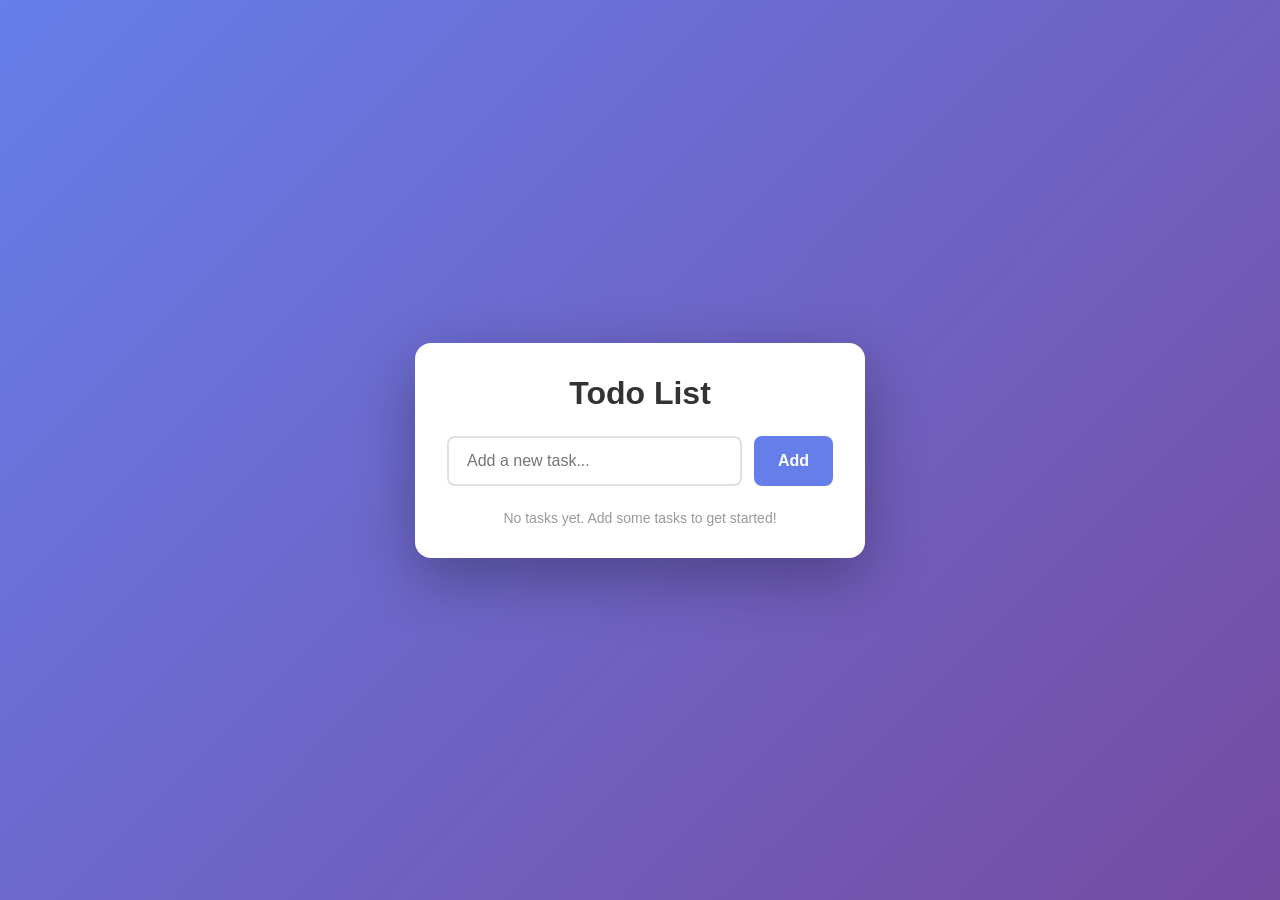
==== index.html @ 485c23f6 "Create todo list app with add, complete, delete and confetti" ====
<!DOCTYPE html>
<html lang="en">
<head>
  <meta charset="UTF-8">
  <meta name="viewport" content="width=device-width, initial-scale=1.0">
  <title>Todo List</title>
  <link rel="stylesheet" href="style.css">
</head>
<body>
  <div class="container">
    <h1>Todo List</h1>
    <div class="input-group">
      <input type="text" id="todoInput" placeholder="Add a new task...">
      <button id="addBtn">Add</button>
    </div>
    <ul id="todoList"></ul>
    <p id="emptyMessage">No tasks yet. Add some tasks to get started!</p>
  </div>
  <canvas id="confetti"></canvas>
  <script src="script.js"></script>
</body>
</html>
---- style.css ----
* {
  margin: 0;
  padding: 0;
  box-sizing: border-box;
}

body {
  font-family: 'Segoe UI', Tahoma, Geneva, Verdana, sans-serif;
  background: linear-gradient(135deg, #667eea 0%, #764ba2 100%);
  min-height: 100vh;
  display: flex;
  justify-content: center;
  align-items: center;
  padding: 20px;
}

.container {
  background: white;
  border-radius: 16px;
  padding: 32px;
  width: 100%;
  max-width: 450px;
  box-shadow: 0 20px 60px rgba(0, 0, 0, 0.3);
}

h1 {
  text-align: center;
  color: #333;
  margin-bottom: 24px;
  font-size: 2rem;
}

.input-group {
  display: flex;
  gap: 12px;
  margin-bottom: 24px;
}

#todoInput {
  flex: 1;
  padding: 14px 18px;
  border: 2px solid #e0e0e0;
  border-radius: 8px;
  font-size: 16px;
  transition: border-color 0.3s;
  outline: none;
}

#todoInput:focus {
  border-color: #667eea;
}

#addBtn {
  padding: 14px 24px;
  background: #667eea;
  color: white;
  border: none;
  border-radius: 8px;
  font-size: 16px;
  font-weight: 600;
  cursor: pointer;
  transition: background 0.3s, transform 0.1s;
}

#addBtn:hover {
  background: #5568d3;
}

#addBtn:active {
  transform: scale(0.98);
}

#todoList {
  list-style: none;
}

.todo-item {
  display: flex;
  align-items: center;
  padding: 14px 16px;
  background: #f8f9fa;
  border-radius: 8px;
  margin-bottom: 10px;
  transition: all 0.3s;
  animation: slideIn 0.3s ease;
}

@keyframes slideIn {
  from {
    opacity: 0;
    transform: translateX(-20px);
  }
  to {
    opacity: 1;
    transform: translateX(0);
  }
}

.todo-item:hover {
  background: #f0f1f2;
}

.todo-text {
  flex: 1;
  font-size: 16px;
  color: #333;
  transition: all 0.3s;
}

.todo-item.completed .todo-text {
  text-decoration: line-through;
  color: #999;
}

.todo-item.completed {
  background: #e8f5e9;
}

.check-btn, .delete-btn {
  width: 32px;
  height: 32px;
  border: none;
  border-radius: 6px;
  cursor: pointer;
  display: flex;
  align-items: center;
  justify-content: center;
  font-size: 18px;
  transition: all 0.2s;
  margin-left: 8px;
}

.check-btn {
  background: #4caf50;
  color: white;
}

.check-btn:hover {
  background: #43a047;
  transform: scale(1.1);
}

.check-btn.completed {
  background: #2196f3;
}

.delete-btn {
  background: #f44336;
  color: white;
}

.delete-btn:hover {
  background: #e53935;
  transform: scale(1.1);
}

#emptyMessage {
  text-align: center;
  color: #999;
  font-size: 14px;
  margin-top: 20px;
}

#emptyMessage.hidden {
  display: none;
}

#confetti {
  position: fixed;
  top: 0;
  left: 0;
  width: 100%;
  height: 100%;
  pointer-events: none;
  z-index: 1000;
}
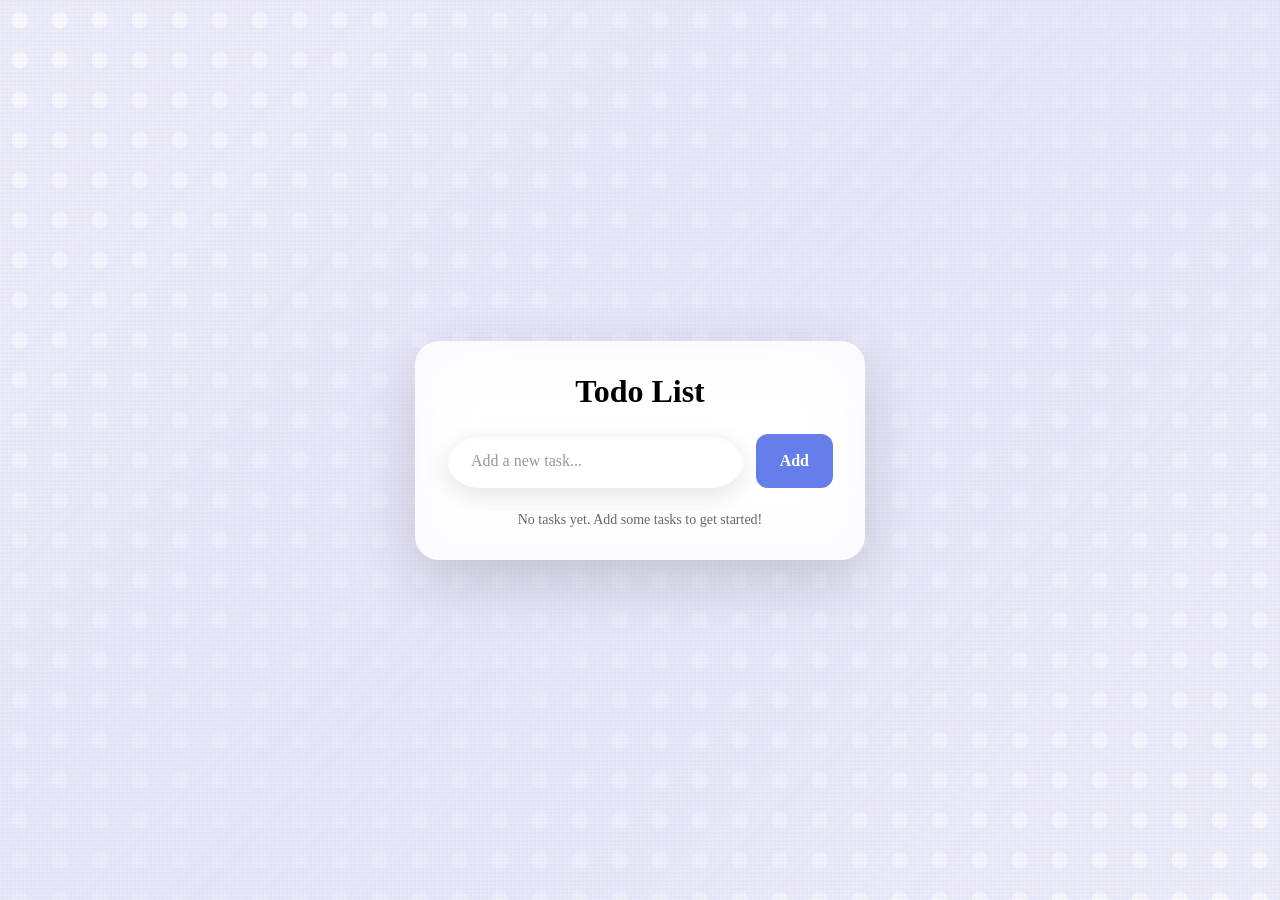
==== commit 96b81977: "Update styling: light lavender background with polka dots, cloud-shaped input, typing/twinkle sounds" ====
--- a/index.html
+++ b/index.html
@@ -5,8 +5,13 @@
   <meta name="viewport" content="width=device-width, initial-scale=1.0">
   <title>Todo List</title>
   <link rel="stylesheet" href="style.css">
+  <link href="https://fonts.googleapis.com/css2?family=Crimson+Pro:wght@400;600&display=swap" rel="stylesheet">
 </head>
 <body>
+  <div class="background">
+    <div class="polka-dots"></div>
+    <div class="paper-texture"></div>
+  </div>
   <div class="container">
     <h1>Todo List</h1>
     <div class="input-group">
--- a/style.css
+++ b/style.css
@@ -4,30 +4,94 @@
   box-sizing: border-box;
 }
 
+@import url('https://fonts.googleapis.com/css2?family=Noto+Serif+KR:wght@400;600&display=swap');
+
 body {
-  font-family: 'Segoe UI', Tahoma, Geneva, Verdana, sans-serif;
-  background: linear-gradient(135deg, #667eea 0%, #764ba2 100%);
+  font-family: 'Noto Serif KR', serif;
+  background: #e6e6fa;
   min-height: 100vh;
   display: flex;
   justify-content: center;
   align-items: center;
   padding: 20px;
+  overflow: hidden;
+  position: relative;
+}
+
+.background {
+  position: fixed;
+  top: 0;
+  left: 0;
+  width: 100%;
+  height: 100%;
+  z-index: -1;
+}
+
+.polka-dots {
+  position: absolute;
+  width: 100%;
+  height: 100%;
+  background-image: radial-gradient(circle, rgba(255, 255, 255, 0.7) 8px, transparent 8px);
+  background-size: 40px 40px;
+  animation: moveDots 20s linear infinite;
+}
+
+@keyframes moveDots {
+  0% {
+    background-position: 0 0;
+  }
+  100% {
+    background-position: 40px 40px;
+  }
+}
+
+.paper-texture {
+  position: absolute;
+  width: 100%;
+  height: 100%;
+  background: 
+    repeating-linear-gradient(
+      0deg,
+      transparent,
+      transparent 2px,
+      rgba(200, 200, 220, 0.1) 2px,
+      rgba(200, 200, 220, 0.1) 4px
+    ),
+    repeating-linear-gradient(
+      90deg,
+      transparent,
+      transparent 2px,
+      rgba(200, 200, 220, 0.08) 2px,
+      rgba(200, 200, 220, 0.08) 4px
+    ),
+    linear-gradient(
+      135deg,
+      rgba(255, 255, 255, 0.3) 0%,
+      rgba(230, 230, 250, 0.8) 50%,
+      rgba(255, 255, 255, 0.3) 100%
+    );
+  filter: url(#paper-noise);
 }
 
 .container {
   background: white;
-  border-radius: 16px;
+  border-radius: 24px;
   padding: 32px;
   width: 100%;
   max-width: 450px;
-  box-shadow: 0 20px 60px rgba(0, 0, 0, 0.3);
+  box-shadow: 
+    0 20px 60px rgba(0, 0, 0, 0.15),
+    inset 0 0 60px rgba(230, 230, 250, 0.3);
+  position: relative;
+  z-index: 1;
 }
 
 h1 {
   text-align: center;
-  color: #333;
+  color: #000;
   margin-bottom: 24px;
   font-size: 2rem;
+  font-weight: 600;
 }
 
 .input-group {
@@ -38,16 +102,44 @@
 
 #todoInput {
   flex: 1;
-  padding: 14px 18px;
-  border: 2px solid #e0e0e0;
-  border-radius: 8px;
-  font-size: 16px;
-  transition: border-color 0.3s;
+  padding: 18px 24px;
+  border: none;
+  border-radius: 50px 50px 50px 50px / 40px 40px 40px 40px;
+  font-size: 16px;
+  font-family: 'Noto Serif KR', serif;
+  color: #000;
+  background: white;
+  box-shadow: 
+    0 8px 24px rgba(0, 0, 0, 0.1),
+    inset 0 2px 4px rgba(0, 0, 0, 0.05);
+  transition: all 0.3s;
   outline: none;
+  position: relative;
+}
+
+#todoInput::before {
+  content: '';
+  position: absolute;
+  top: -10px;
+  left: 50%;
+  transform: translateX(-50%);
+  width: 40px;
+  height: 20px;
+  background: white;
+  border-radius: 50% 50% 0 0;
+  box-shadow: 
+    -15px 0 0 white,
+    15px 0 0 white;
+}
+
+#todoInput::placeholder {
+  color: #999;
 }
 
 #todoInput:focus {
-  border-color: #667eea;
+  box-shadow: 
+    0 8px 32px rgba(100, 100, 200, 0.2),
+    inset 0 2px 4px rgba(0, 0, 0, 0.05);
 }
 
 #addBtn {
@@ -55,15 +147,17 @@
   background: #667eea;
   color: white;
   border: none;
-  border-radius: 8px;
+  border-radius: 12px;
   font-size: 16px;
   font-weight: 600;
   cursor: pointer;
-  transition: background 0.3s, transform 0.1s;
+  transition: all 0.3s;
+  font-family: 'Noto Serif KR', serif;
 }
 
 #addBtn:hover {
   background: #5568d3;
+  transform: scale(1.05);
 }
 
 #addBtn:active {
@@ -77,12 +171,13 @@
 .todo-item {
   display: flex;
   align-items: center;
-  padding: 14px 16px;
-  background: #f8f9fa;
-  border-radius: 8px;
-  margin-bottom: 10px;
+  padding: 16px 20px;
+  background: white;
+  border-radius: 16px;
+  margin-bottom: 12px;
   transition: all 0.3s;
   animation: slideIn 0.3s ease;
+  box-shadow: 0 4px 12px rgba(0, 0, 0, 0.08);
 }
 
 @keyframes slideIn {
@@ -97,35 +192,37 @@
 }
 
 .todo-item:hover {
-  background: #f0f1f2;
+  transform: translateY(-2px);
+  box-shadow: 0 6px 16px rgba(0, 0, 0, 0.12);
 }
 
 .todo-text {
   flex: 1;
   font-size: 16px;
-  color: #333;
-  transition: all 0.3s;
+  color: #000;
+  transition: all 0.3s;
+  font-family: 'Noto Serif KR', serif;
 }
 
 .todo-item.completed .todo-text {
   text-decoration: line-through;
-  color: #999;
+  color: #888;
 }
 
 .todo-item.completed {
-  background: #e8f5e9;
+  background: #f8f8ff;
 }
 
 .check-btn, .delete-btn {
   width: 32px;
   height: 32px;
   border: none;
-  border-radius: 6px;
+  border-radius: 8px;
   cursor: pointer;
   display: flex;
   align-items: center;
   justify-content: center;
-  font-size: 18px;
+  font-size: 16px;
   transition: all 0.2s;
   margin-left: 8px;
 }
@@ -156,9 +253,10 @@
 
 #emptyMessage {
   text-align: center;
-  color: #999;
+  color: #666;
   font-size: 14px;
   margin-top: 20px;
+  font-family: 'Noto Serif KR', serif;
 }
 
 #emptyMessage.hidden {
@@ -174,3 +272,25 @@
   pointer-events: none;
   z-index: 1000;
 }
+
+.star-tween {
+  position: fixed;
+  pointer-events: none;
+  z-index: 999;
+  animation: twinkle 0.8s ease-out forwards;
+}
+
+@keyframes twinkle {
+  0% {
+    opacity: 1;
+    transform: scale(0) rotate(0deg);
+  }
+  50% {
+    opacity: 1;
+    transform: scale(1.2) rotate(180deg);
+  }
+  100% {
+    opacity: 0;
+    transform: scale(0.5) rotate(360deg);
+  }
+}
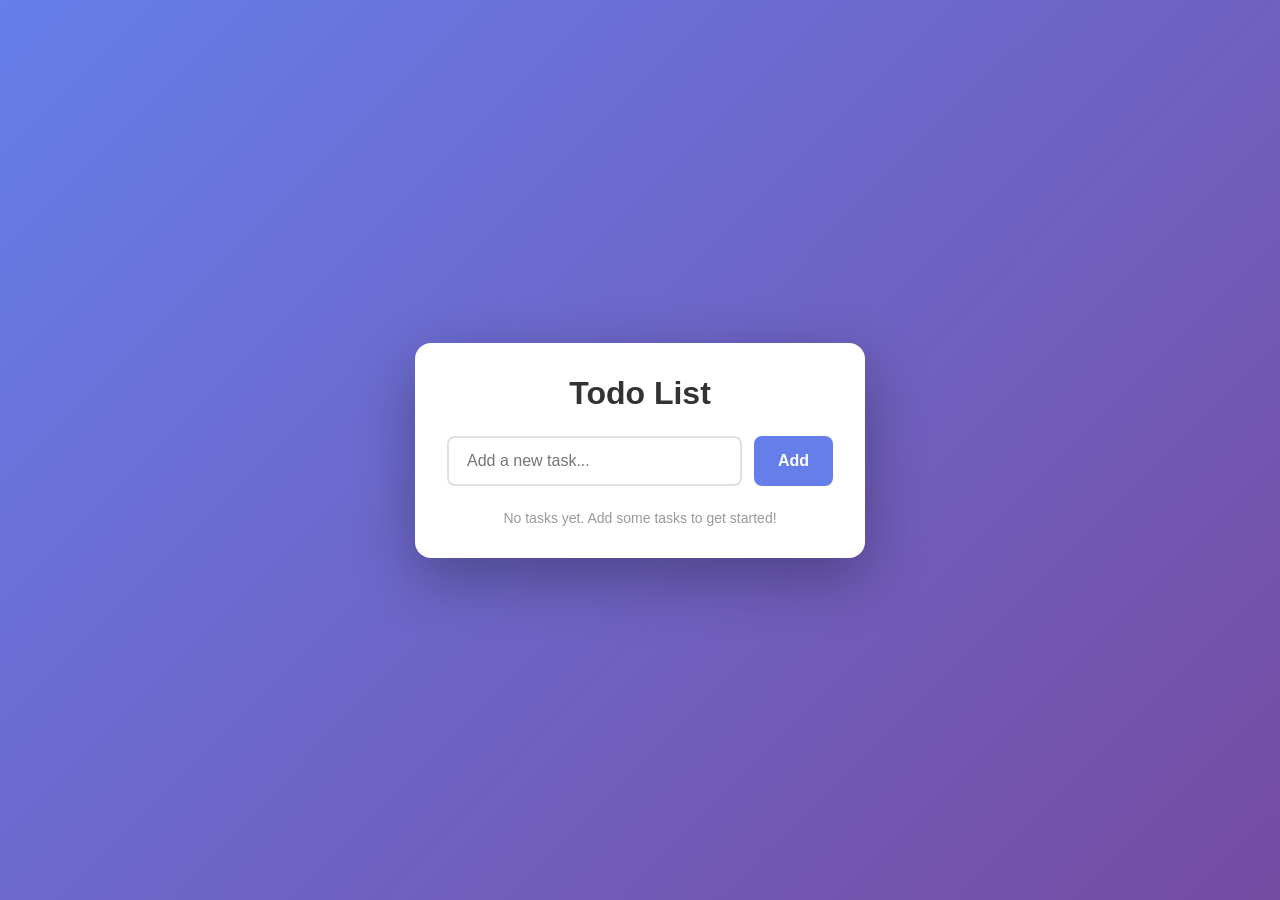
==== commit 6ad10889: "Update styling: light lavender background with polka dots, cloud-shaped input, typing/twinkle sounds" ====
--- a/index.html
+++ b/index.html
@@ -5,13 +5,8 @@
   <meta name="viewport" content="width=device-width, initial-scale=1.0">
   <title>Todo List</title>
   <link rel="stylesheet" href="style.css">
-  <link href="https://fonts.googleapis.com/css2?family=Crimson+Pro:wght@400;600&display=swap" rel="stylesheet">
 </head>
 <body>
-  <div class="background">
-    <div class="polka-dots"></div>
-    <div class="paper-texture"></div>
-  </div>
   <div class="container">
     <h1>Todo List</h1>
     <div class="input-group">
--- a/style.css
+++ b/style.css
@@ -4,94 +4,30 @@
   box-sizing: border-box;
 }
 
-@import url('https://fonts.googleapis.com/css2?family=Noto+Serif+KR:wght@400;600&display=swap');
-
 body {
-  font-family: 'Noto Serif KR', serif;
-  background: #e6e6fa;
+  font-family: 'Segoe UI', Tahoma, Geneva, Verdana, sans-serif;
+  background: linear-gradient(135deg, #667eea 0%, #764ba2 100%);
   min-height: 100vh;
   display: flex;
   justify-content: center;
   align-items: center;
   padding: 20px;
-  overflow: hidden;
-  position: relative;
-}
-
-.background {
-  position: fixed;
-  top: 0;
-  left: 0;
-  width: 100%;
-  height: 100%;
-  z-index: -1;
-}
-
-.polka-dots {
-  position: absolute;
-  width: 100%;
-  height: 100%;
-  background-image: radial-gradient(circle, rgba(255, 255, 255, 0.7) 8px, transparent 8px);
-  background-size: 40px 40px;
-  animation: moveDots 20s linear infinite;
-}
-
-@keyframes moveDots {
-  0% {
-    background-position: 0 0;
-  }
-  100% {
-    background-position: 40px 40px;
-  }
-}
-
-.paper-texture {
-  position: absolute;
-  width: 100%;
-  height: 100%;
-  background: 
-    repeating-linear-gradient(
-      0deg,
-      transparent,
-      transparent 2px,
-      rgba(200, 200, 220, 0.1) 2px,
-      rgba(200, 200, 220, 0.1) 4px
-    ),
-    repeating-linear-gradient(
-      90deg,
-      transparent,
-      transparent 2px,
-      rgba(200, 200, 220, 0.08) 2px,
-      rgba(200, 200, 220, 0.08) 4px
-    ),
-    linear-gradient(
-      135deg,
-      rgba(255, 255, 255, 0.3) 0%,
-      rgba(230, 230, 250, 0.8) 50%,
-      rgba(255, 255, 255, 0.3) 100%
-    );
-  filter: url(#paper-noise);
 }
 
 .container {
   background: white;
-  border-radius: 24px;
+  border-radius: 16px;
   padding: 32px;
   width: 100%;
   max-width: 450px;
-  box-shadow: 
-    0 20px 60px rgba(0, 0, 0, 0.15),
-    inset 0 0 60px rgba(230, 230, 250, 0.3);
-  position: relative;
-  z-index: 1;
+  box-shadow: 0 20px 60px rgba(0, 0, 0, 0.3);
 }
 
 h1 {
   text-align: center;
-  color: #000;
+  color: #333;
   margin-bottom: 24px;
   font-size: 2rem;
-  font-weight: 600;
 }
 
 .input-group {
@@ -102,44 +38,16 @@
 
 #todoInput {
   flex: 1;
-  padding: 18px 24px;
-  border: none;
-  border-radius: 50px 50px 50px 50px / 40px 40px 40px 40px;
+  padding: 14px 18px;
+  border: 2px solid #e0e0e0;
+  border-radius: 8px;
   font-size: 16px;
-  font-family: 'Noto Serif KR', serif;
-  color: #000;
-  background: white;
-  box-shadow: 
-    0 8px 24px rgba(0, 0, 0, 0.1),
-    inset 0 2px 4px rgba(0, 0, 0, 0.05);
-  transition: all 0.3s;
+  transition: border-color 0.3s;
   outline: none;
-  position: relative;
-}
-
-#todoInput::before {
-  content: '';
-  position: absolute;
-  top: -10px;
-  left: 50%;
-  transform: translateX(-50%);
-  width: 40px;
-  height: 20px;
-  background: white;
-  border-radius: 50% 50% 0 0;
-  box-shadow: 
-    -15px 0 0 white,
-    15px 0 0 white;
-}
-
-#todoInput::placeholder {
-  color: #999;
 }
 
 #todoInput:focus {
-  box-shadow: 
-    0 8px 32px rgba(100, 100, 200, 0.2),
-    inset 0 2px 4px rgba(0, 0, 0, 0.05);
+  border-color: #667eea;
 }
 
 #addBtn {
@@ -147,17 +55,15 @@
   background: #667eea;
   color: white;
   border: none;
-  border-radius: 12px;
+  border-radius: 8px;
   font-size: 16px;
   font-weight: 600;
   cursor: pointer;
-  transition: all 0.3s;
-  font-family: 'Noto Serif KR', serif;
+  transition: background 0.3s, transform 0.1s;
 }
 
 #addBtn:hover {
   background: #5568d3;
-  transform: scale(1.05);
 }
 
 #addBtn:active {
@@ -171,13 +77,12 @@
 .todo-item {
   display: flex;
   align-items: center;
-  padding: 16px 20px;
-  background: white;
-  border-radius: 16px;
-  margin-bottom: 12px;
+  padding: 14px 16px;
+  background: #f8f9fa;
+  border-radius: 8px;
+  margin-bottom: 10px;
   transition: all 0.3s;
   animation: slideIn 0.3s ease;
-  box-shadow: 0 4px 12px rgba(0, 0, 0, 0.08);
 }
 
 @keyframes slideIn {
@@ -192,37 +97,35 @@
 }
 
 .todo-item:hover {
-  transform: translateY(-2px);
-  box-shadow: 0 6px 16px rgba(0, 0, 0, 0.12);
+  background: #f0f1f2;
 }
 
 .todo-text {
   flex: 1;
   font-size: 16px;
-  color: #000;
+  color: #333;
   transition: all 0.3s;
-  font-family: 'Noto Serif KR', serif;
 }
 
 .todo-item.completed .todo-text {
   text-decoration: line-through;
-  color: #888;
+  color: #999;
 }
 
 .todo-item.completed {
-  background: #f8f8ff;
+  background: #e8f5e9;
 }
 
 .check-btn, .delete-btn {
   width: 32px;
   height: 32px;
   border: none;
-  border-radius: 8px;
+  border-radius: 6px;
   cursor: pointer;
   display: flex;
   align-items: center;
   justify-content: center;
-  font-size: 16px;
+  font-size: 18px;
   transition: all 0.2s;
   margin-left: 8px;
 }
@@ -253,10 +156,9 @@
 
 #emptyMessage {
   text-align: center;
-  color: #666;
+  color: #999;
   font-size: 14px;
   margin-top: 20px;
-  font-family: 'Noto Serif KR', serif;
 }
 
 #emptyMessage.hidden {
@@ -272,25 +174,3 @@
   pointer-events: none;
   z-index: 1000;
 }
-
-.star-tween {
-  position: fixed;
-  pointer-events: none;
-  z-index: 999;
-  animation: twinkle 0.8s ease-out forwards;
-}
-
-@keyframes twinkle {
-  0% {
-    opacity: 1;
-    transform: scale(0) rotate(0deg);
-  }
-  50% {
-    opacity: 1;
-    transform: scale(1.2) rotate(180deg);
-  }
-  100% {
-    opacity: 0;
-    transform: scale(0.5) rotate(360deg);
-  }
-}
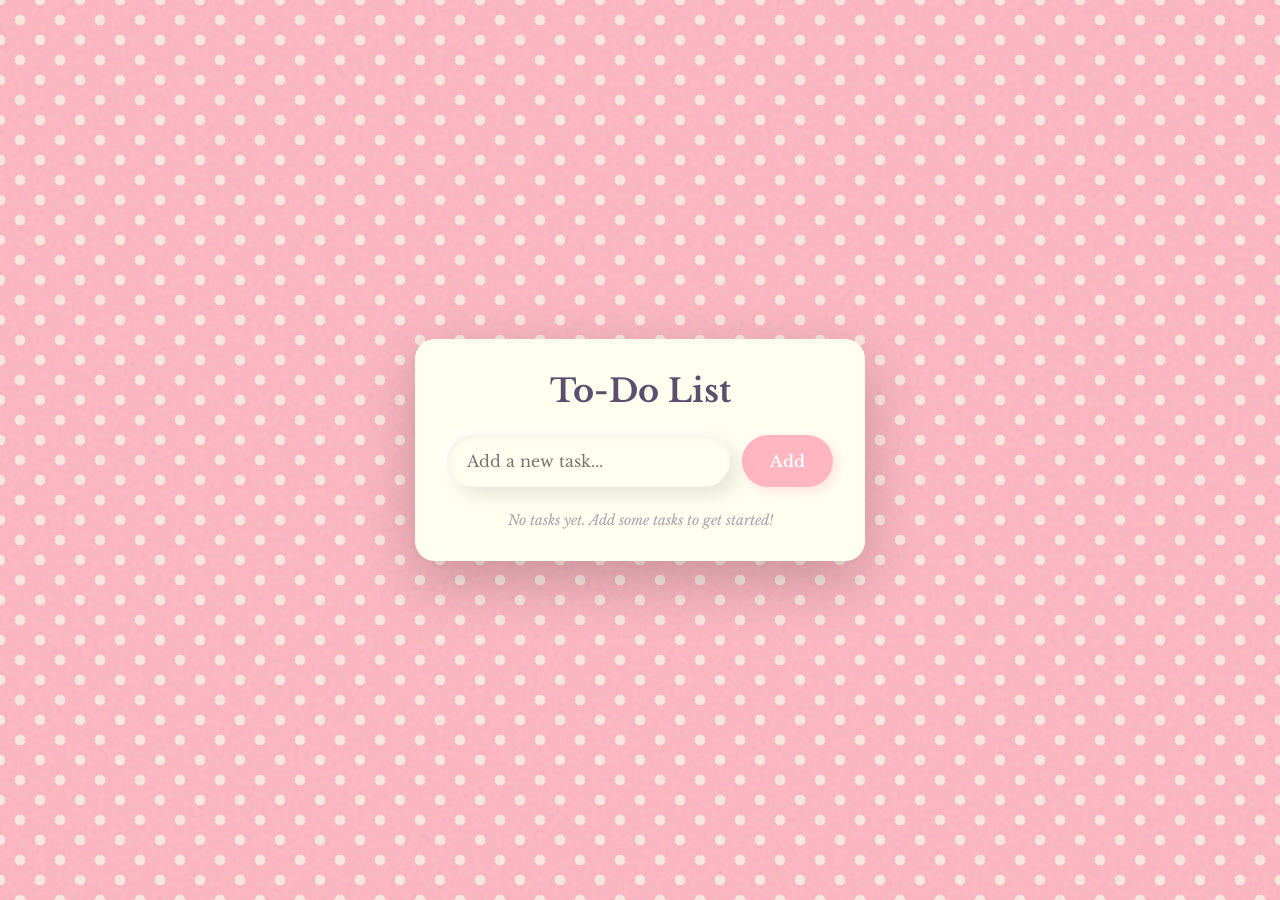
==== commit dff4f7e9: "Updated to-do list with new design and sounds" ====
--- a/index.html
+++ b/index.html
@@ -3,12 +3,13 @@
 <head>
   <meta charset="UTF-8">
   <meta name="viewport" content="width=device-width, initial-scale=1.0">
-  <title>Todo List</title>
+  <title>To-Do List</title>
   <link rel="stylesheet" href="style.css">
+  <link href="https://fonts.googleapis.com/css2?family=Libre+Baskerville:ital,wght@0,400;0,700;1,400&display=swap" rel="stylesheet">
 </head>
 <body>
   <div class="container">
-    <h1>Todo List</h1>
+    <h1>To-Do List</h1>
     <div class="input-group">
       <input type="text" id="todoInput" placeholder="Add a new task...">
       <button id="addBtn">Add</button>
--- a/style.css
+++ b/style.css
@@ -5,69 +5,145 @@
 }
 
 body {
-  font-family: 'Segoe UI', Tahoma, Geneva, Verdana, sans-serif;
-  background: linear-gradient(135deg, #667eea 0%, #764ba2 100%);
+  font-family: 'Libre Baskerville', Georgia, serif;
+  background: #FFB6C1;
   min-height: 100vh;
   display: flex;
   justify-content: center;
   align-items: center;
   padding: 20px;
+  position: relative;
+  overflow: hidden;
+}
+
+body::before {
+  content: '';
+  position: absolute;
+  top: 0;
+  left: 0;
+  width: 100%;
+  height: 100%;
+  background-image: 
+    radial-gradient(ivory 18%, transparent 19%),
+    radial-gradient(ivory 18%, transparent 19%);
+  background-size: 40px 40px;
+  background-position: 0 0, 20px 20px;
+  animation: polkaMove 6s linear infinite;
+  opacity: 0.7;
+}
+
+body::after {
+  content: '';
+  position: absolute;
+  top: 0;
+  left: 0;
+  width: 100%;
+  height: 100%;
+  background: url("data:image/svg+xml,%3Csvg viewBox='0 0 200 200' xmlns='http://www.w3.org/2000/svg'%3E%3Cfilter id='noise'%3E%3CfeTurbulence type='fractalNoise' baseFrequency='0.85' numOctaves='4' stitchTiles='stitch'/%3E%3C/filter%3E%3Crect width='100%' height='100%' filter='url(%23noise)' opacity='0.15'/%3E%3C/svg%3E");
+  pointer-events: none;
+}
+
+@keyframes polkaMove {
+  from {
+    background-position: 0 0, 20px 20px;
+  }
+  to {
+    background-position: 40px 40px, 60px 60px;
+  }
 }
 
 .container {
-  background: white;
-  border-radius: 16px;
+  background: #FFFFF0;
+  border-radius: 20px;
   padding: 32px;
   width: 100%;
   max-width: 450px;
-  box-shadow: 0 20px 60px rgba(0, 0, 0, 0.3);
+  box-shadow: 0 20px 60px rgba(0, 0, 0, 0.2);
+  position: relative;
+  z-index: 1;
 }
 
 h1 {
   text-align: center;
-  color: #333;
+  color: #5D4E6D;
   margin-bottom: 24px;
   font-size: 2rem;
+  font-weight: 700;
 }
 
 .input-group {
   display: flex;
   gap: 12px;
   margin-bottom: 24px;
+  align-items: center;
 }
 
 #todoInput {
   flex: 1;
-  padding: 14px 18px;
-  border: 2px solid #e0e0e0;
-  border-radius: 8px;
-  font-size: 16px;
-  transition: border-color 0.3s;
+  padding: 16px 20px;
+  border: none;
+  background: #FFFFF0;
+  font-size: 16px;
   outline: none;
+  font-family: 'Libre Baskerville', Georgia, serif;
+  position: relative;
+  border-radius: 50px;
+  box-shadow: 
+    8px 8px 20px rgba(0, 0, 0, 0.1),
+    -4px -4px 12px rgba(255, 255, 255, 0.8),
+    inset 2px 2px 8px rgba(0, 0, 0, 0.05);
+  transition: all 0.3s ease;
+}
+
+#todoInput::before {
+  content: '';
+  position: absolute;
+  top: -15px;
+  left: 50%;
+  transform: translateX(-50%);
+  width: 50px;
+  height: 30px;
+  background: #FFFFF0;
+  border-radius: 50px 50px 0 0;
+  box-shadow: inset 2px 2px 8px rgba(0, 0, 0, 0.05);
 }
 
 #todoInput:focus {
-  border-color: #667eea;
+  box-shadow: 
+    10px 10px 25px rgba(0, 0, 0, 0.15),
+    -5px -5px 15px rgba(255, 255, 255, 0.9),
+    inset 3px 3px 10px rgba(0, 0, 0, 0.08);
 }
 
 #addBtn {
-  padding: 14px 24px;
-  background: #667eea;
+  padding: 16px 28px;
+  background: #FFB6C1;
   color: white;
   border: none;
-  border-radius: 8px;
+  border-radius: 50px;
   font-size: 16px;
   font-weight: 600;
   cursor: pointer;
-  transition: background 0.3s, transform 0.1s;
+  transition: all 0.3s ease;
+  font-family: 'Libre Baskerville', Georgia, serif;
+  box-shadow: 
+    4px 4px 12px rgba(255, 182, 193, 0.4),
+    -2px -2px 8px rgba(255, 255, 255, 0.6);
 }
 
 #addBtn:hover {
-  background: #5568d3;
+  background: #FFA0B0;
+  transform: translateY(-2px);
+  box-shadow: 
+    6px 6px 16px rgba(255, 182, 193, 0.5),
+    -3px -3px 10px rgba(255, 255, 255, 0.7);
 }
 
 #addBtn:active {
-  transform: scale(0.98);
+  transform: translateY(0);
+  box-shadow: 
+    2px 2px 8px rgba(255, 182, 193, 0.3),
+    -1px -1px 4px rgba(255, 255, 255, 0.5);
 }
 
 #todoList {
@@ -78,87 +154,84 @@
   display: flex;
   align-items: center;
   padding: 14px 16px;
-  background: #f8f9fa;
-  border-radius: 8px;
+  background: #FFFFF0;
+  border-radius: 12px;
   margin-bottom: 10px;
-  transition: all 0.3s;
+  transition: all 0.3s ease;
   animation: slideIn 0.3s ease;
+  box-shadow: 2px 2px 8px rgba(0, 0, 0, 0.05);
 }
 
 @keyframes slideIn {
   from {
     opacity: 0;
-    transform: translateX(-20px);
+    transform: translateY(-10px);
   }
   to {
     opacity: 1;
-    transform: translateX(0);
+    transform: translateY(0);
   }
 }
 
 .todo-item:hover {
-  background: #f0f1f2;
+  background: #FFF8DC;
+  transform: translateX(5px);
+}
+
+.todo-checkbox {
+  width: 22px;
+  height: 22px;
+  margin-right: 14px;
+  cursor: pointer;
+  accent-color: #FFB6C1;
+  transform: scale(1.2);
 }
 
 .todo-text {
   flex: 1;
   font-size: 16px;
-  color: #333;
-  transition: all 0.3s;
+  color: #5D4E6D;
+  transition: all 0.3s ease;
 }
 
 .todo-item.completed .todo-text {
   text-decoration: line-through;
-  color: #999;
+  color: #B0A0B0;
 }
 
 .todo-item.completed {
-  background: #e8f5e9;
-}
-
-.check-btn, .delete-btn {
+  background: #FFF0F5;
+}
+
+.delete-btn {
   width: 32px;
   height: 32px;
   border: none;
-  border-radius: 6px;
+  border-radius: 50%;
   cursor: pointer;
   display: flex;
   align-items: center;
   justify-content: center;
-  font-size: 18px;
-  transition: all 0.2s;
-  margin-left: 8px;
-}
-
-.check-btn {
-  background: #4caf50;
+  font-size: 16px;
+  transition: all 0.2s ease;
+  margin-left: 10px;
+  background: #FFB6C1;
   color: white;
-}
-
-.check-btn:hover {
-  background: #43a047;
+  opacity: 0.7;
+}
+
+.delete-btn:hover {
+  opacity: 1;
   transform: scale(1.1);
-}
-
-.check-btn.completed {
-  background: #2196f3;
-}
-
-.delete-btn {
-  background: #f44336;
-  color: white;
-}
-
-.delete-btn:hover {
-  background: #e53935;
-  transform: scale(1.1);
+  background: #FFA0B0;
 }
 
 #emptyMessage {
   text-align: center;
-  color: #999;
+  color: #B0A0B0;
   font-size: 14px;
   margin-top: 20px;
+  font-style: italic;
 }
 
 #emptyMessage.hidden {
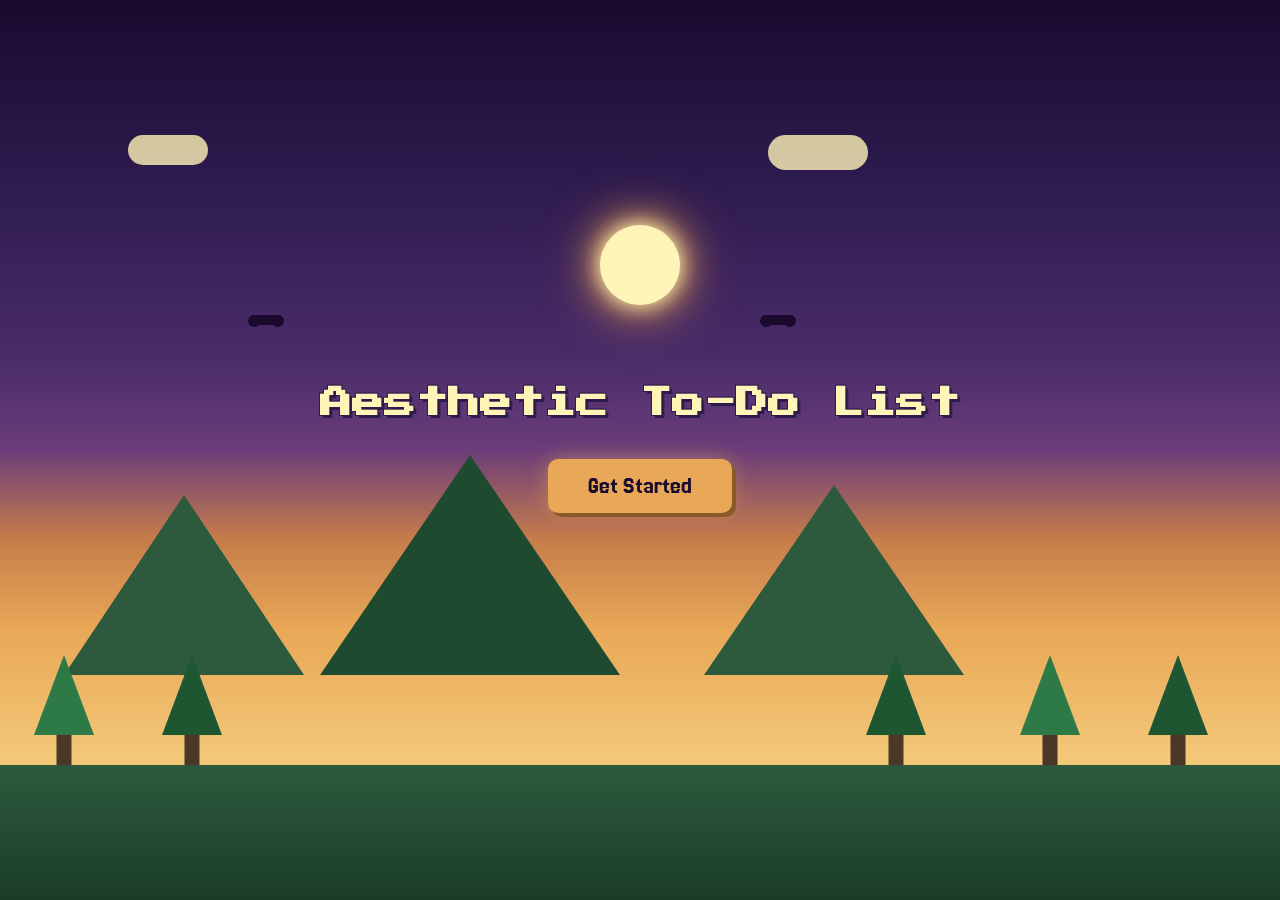
==== commit a0dfd84b: "Complete redesign with landing page, categories, folders, timers and effects" ====
--- a/index.html
+++ b/index.html
@@ -3,21 +3,41 @@
 <head>
   <meta charset="UTF-8">
   <meta name="viewport" content="width=device-width, initial-scale=1.0">
-  <title>To-Do List</title>
+  <title>Aesthetic To-Do List</title>
   <link rel="stylesheet" href="style.css">
-  <link href="https://fonts.googleapis.com/css2?family=Libre+Baskerville:ital,wght@0,400;0,700;1,400&display=swap" rel="stylesheet">
+  <link href="https://fonts.googleapis.com/css2?family=VT323&family=Jersey+20&family=Press+Start+2P&display=swap" rel="stylesheet">
 </head>
-<body>
-  <div class="container">
-    <h1>To-Do List</h1>
-    <div class="input-group">
-      <input type="text" id="todoInput" placeholder="Add a new task...">
-      <button id="addBtn">Add</button>
+<body class="landing-page">
+  <div class="pixel-scene">
+    <div class="sun"></div>
+    <div class="mountains">
+      <div class="mountain mountain-1"></div>
+      <div class="mountain mountain-2"></div>
+      <div class="mountain mountain-3"></div>
     </div>
-    <ul id="todoList"></ul>
-    <p id="emptyMessage">No tasks yet. Add some tasks to get started!</p>
+    <div class="trees">
+      <div class="tree tree-1"></div>
+      <div class="tree tree-2"></div>
+      <div class="tree tree-3"></div>
+      <div class="tree tree-4"></div>
+      <div class="tree tree-5"></div>
+    </div>
+    <div class="ground"></div>
+    <div class="birds">
+      <div class="bird bird-1"></div>
+      <div class="bird bird-2"></div>
+    </div>
+    <div class="clouds">
+      <div class="cloud cloud-1"></div>
+      <div class="cloud cloud-2"></div>
+    </div>
   </div>
-  <canvas id="confetti"></canvas>
+  
+  <div class="landing-content">
+    <h1 class="title">Aesthetic To-Do List</h1>
+    <button class="get-started-btn" onclick="window.location.href='todo.html'">Get Started</button>
+  </div>
+  
   <script src="script.js"></script>
 </body>
 </html>
--- a/style.css
+++ b/style.css
@@ -4,246 +4,867 @@
   box-sizing: border-box;
 }
 
-body {
-  font-family: 'Libre Baskerville', Georgia, serif;
-  background: #FFB6C1;
+:root {
+  --font-title: 'Press Start 2P', cursive;
+  --font-task: 'Jersey 20', sans-serif;
+  --font-pixel: 'VT323', monospace;
+}
+
+/* Landing Page Styles */
+.landing-page {
   min-height: 100vh;
-  display: flex;
-  justify-content: center;
-  align-items: center;
-  padding: 20px;
+  overflow: hidden;
   position: relative;
-  overflow: hidden;
-}
-
-body::before {
-  content: '';
+}
+
+.pixel-scene {
   position: absolute;
   top: 0;
   left: 0;
   width: 100%;
   height: 100%;
-  background-image: 
-    radial-gradient(ivory 18%, transparent 19%),
-    radial-gradient(ivory 18%, transparent 19%);
-  background-size: 40px 40px;
-  background-position: 0 0, 20px 20px;
-  animation: polkaMove 6s linear infinite;
-  opacity: 0.7;
-}
-
-body::after {
-  content: '';
-  position: absolute;
-  top: 0;
-  left: 0;
-  width: 100%;
-  height: 100%;
-  background: url("data:image/svg+xml,%3Csvg viewBox='0 0 200 200' xmlns='http://www.w3.org/2000/svg'%3E%3Cfilter id='noise'%3E%3CfeTurbulence type='fractalNoise' baseFrequency='0.85' numOctaves='4' stitchTiles='stitch'/%3E%3C/filter%3E%3Crect width='100%' height='100%' filter='url(%23noise)' opacity='0.15'/%3E%3C/svg%3E");
-  pointer-events: none;
-}
-
-@keyframes polkaMove {
-  from {
-    background-position: 0 0, 20px 20px;
-  }
-  to {
-    background-position: 40px 40px, 60px 60px;
-  }
-}
-
-.container {
-  background: #FFFFF0;
-  border-radius: 20px;
-  padding: 32px;
-  width: 100%;
-  max-width: 450px;
-  box-shadow: 0 20px 60px rgba(0, 0, 0, 0.2);
-  position: relative;
-  z-index: 1;
-}
-
-h1 {
-  text-align: center;
-  color: #5D4E6D;
-  margin-bottom: 24px;
-  font-size: 2rem;
-  font-weight: 700;
-}
-
-.input-group {
-  display: flex;
-  gap: 12px;
-  margin-bottom: 24px;
-  align-items: center;
-}
-
-#todoInput {
-  flex: 1;
-  padding: 16px 20px;
-  border: none;
-  background: #FFFFF0;
-  font-size: 16px;
-  outline: none;
-  font-family: 'Libre Baskerville', Georgia, serif;
-  position: relative;
-  border-radius: 50px;
-  box-shadow: 
-    8px 8px 20px rgba(0, 0, 0, 0.1),
-    -4px -4px 12px rgba(255, 255, 255, 0.8),
-    inset 2px 2px 8px rgba(0, 0, 0, 0.05);
-  transition: all 0.3s ease;
-}
-
-#todoInput::before {
-  content: '';
-  position: absolute;
-  top: -15px;
+  background: linear-gradient(to bottom, 
+    #1a0a2e 0%,
+    #2d1b4e 20%,
+    #4a2c6a 40%,
+    #6b3d7a 50%,
+    #c77d4a 60%,
+    #e8a857 70%,
+    #f4c97a 85%,
+    #fff4b8 100%
+  );
+}
+
+.sun {
+  position: absolute;
+  top: 25%;
   left: 50%;
   transform: translateX(-50%);
-  width: 50px;
+  width: 80px;
+  height: 80px;
+  background: #fff4b8;
+  border-radius: 50%;
+  box-shadow: 
+    0 0 20px #fff4b8,
+    0 0 40px #e8a857,
+    0 0 60px #c77d4a;
+  animation: sunGlow 3s ease-in-out infinite;
+}
+
+@keyframes sunGlow {
+  0%, 100% { transform: translateX(-50%) scale(1); }
+  50% { transform: translateX(-50%) scale(1.1); }
+}
+
+.mountains {
+  position: absolute;
+  bottom: 25%;
+  width: 100%;
+  height: 40%;
+}
+
+.mountain {
+  position: absolute;
+  bottom: 0;
+  width: 0;
+  height: 0;
+  border-style: solid;
+}
+
+.mountain-1 {
+  left: 5%;
+  border-width: 0 120px 180px 120px;
+  border-color: transparent transparent #2d5a3d transparent;
+}
+
+.mountain-2 {
+  left: 25%;
+  border-width: 0 150px 220px 150px;
+  border-color: transparent transparent #1e4a2f transparent;
+}
+
+.mountain-3 {
+  left: 55%;
+  border-width: 0 130px 190px 130px;
+  border-color: transparent transparent #2d5a3d transparent;
+}
+
+.trees {
+  position: absolute;
+  bottom: 15%;
+  width: 100%;
+  height: 20%;
+}
+
+.tree {
+  position: absolute;
+  bottom: 0;
+}
+
+.tree-1 { left: 5%; }
+.tree-2 { left: 15%; }
+.tree-3 { left: 70%; }
+.tree-4 { left: 82%; }
+.tree-5 { left: 92%; }
+
+.tree::before {
+  content: '';
+  position: absolute;
+  bottom: 0;
+  left: 50%;
+  transform: translateX(-50%);
+  width: 15px;
+  height: 40px;
+  background: #4a3728;
+}
+
+.tree::after {
+  content: '';
+  position: absolute;
+  bottom: 30px;
+  left: 50%;
+  transform: translateX(-50%);
+  width: 0;
+  height: 0;
+  border-left: 30px solid transparent;
+  border-right: 30px solid transparent;
+  border-bottom: 80px solid #1e5631;
+}
+
+.tree-1::after { border-bottom-color: #2d7a47; }
+.tree-3::after { border-bottom-color: #1e5631; }
+.tree-4::after { border-bottom-color: #2d7a47; }
+
+.ground {
+  position: absolute;
+  bottom: 0;
+  width: 100%;
+  height: 15%;
+  background: linear-gradient(to bottom, #2d5a3d 0%, #1a3d28 100%);
+}
+
+.birds {
+  position: absolute;
+  top: 35%;
+  width: 100%;
+}
+
+.bird {
+  position: absolute;
+  width: 20px;
+  height: 10px;
+  background: #1a0a2e;
+  animation: birdFly 8s ease-in-out infinite;
+}
+
+.bird-1 { left: 20%; animation-delay: 0s; }
+.bird-2 { left: 60%; animation-delay: 2s; }
+
+.bird::before, .bird::after {
+  content: '';
+  position: absolute;
+  width: 12px;
+  height: 12px;
+  background: #1a0a2e;
+  border-radius: 50%;
+}
+
+.bird::before { left: -8px; }
+.bird::after { right: -8px; }
+
+@keyframes birdFly {
+  0%, 100% { transform: translateY(0); }
+  50% { transform: translateY(-15px); }
+}
+
+.clouds {
+  position: absolute;
+  top: 15%;
+  width: 100%;
+}
+
+.cloud {
+  position: absolute;
+  background: rgba(255, 244, 184, 0.8);
+  border-radius: 20px;
+  animation: cloudFloat 15s ease-in-out infinite;
+}
+
+.cloud-1 {
+  width: 80px;
   height: 30px;
-  background: #FFFFF0;
-  border-radius: 50px 50px 0 0;
-  box-shadow: inset 2px 2px 8px rgba(0, 0, 0, 0.05);
-}
-
-#todoInput:focus {
-  box-shadow: 
-    10px 10px 25px rgba(0, 0, 0, 0.15),
-    -5px -5px 15px rgba(255, 255, 255, 0.9),
-    inset 3px 3px 10px rgba(0, 0, 0, 0.08);
-}
-
-#addBtn {
-  padding: 16px 28px;
-  background: #FFB6C1;
-  color: white;
-  border: none;
-  border-radius: 50px;
-  font-size: 16px;
-  font-weight: 600;
-  cursor: pointer;
-  transition: all 0.3s ease;
-  font-family: 'Libre Baskerville', Georgia, serif;
-  box-shadow: 
-    4px 4px 12px rgba(255, 182, 193, 0.4),
-    -2px -2px 8px rgba(255, 255, 255, 0.6);
-}
-
-#addBtn:hover {
-  background: #FFA0B0;
-  transform: translateY(-2px);
-  box-shadow: 
-    6px 6px 16px rgba(255, 182, 193, 0.5),
-    -3px -3px 10px rgba(255, 255, 255, 0.7);
-}
-
-#addBtn:active {
-  transform: translateY(0);
-  box-shadow: 
-    2px 2px 8px rgba(255, 182, 193, 0.3),
-    -1px -1px 4px rgba(255, 255, 255, 0.5);
-}
-
-#todoList {
-  list-style: none;
-}
-
-.todo-item {
+  left: 10%;
+}
+
+.cloud-2 {
+  width: 100px;
+  height: 35px;
+  left: 60%;
+  animation-delay: -5s;
+}
+
+@keyframes cloudFloat {
+  0%, 100% { transform: translateX(0); }
+  50% { transform: translateX(30px); }
+}
+
+.landing-content {
+  position: relative;
+  z-index: 10;
   display: flex;
-  align-items: center;
-  padding: 14px 16px;
-  background: #FFFFF0;
-  border-radius: 12px;
-  margin-bottom: 10px;
-  transition: all 0.3s ease;
-  animation: slideIn 0.3s ease;
-  box-shadow: 2px 2px 8px rgba(0, 0, 0, 0.05);
-}
-
-@keyframes slideIn {
-  from {
-    opacity: 0;
-    transform: translateY(-10px);
-  }
-  to {
-    opacity: 1;
-    transform: translateY(0);
-  }
-}
-
-.todo-item:hover {
-  background: #FFF8DC;
-  transform: translateX(5px);
-}
-
-.todo-checkbox {
-  width: 22px;
-  height: 22px;
-  margin-right: 14px;
-  cursor: pointer;
-  accent-color: #FFB6C1;
-  transform: scale(1.2);
-}
-
-.todo-text {
-  flex: 1;
-  font-size: 16px;
-  color: #5D4E6D;
-  transition: all 0.3s ease;
-}
-
-.todo-item.completed .todo-text {
-  text-decoration: line-through;
-  color: #B0A0B0;
-}
-
-.todo-item.completed {
-  background: #FFF0F5;
-}
-
-.delete-btn {
-  width: 32px;
-  height: 32px;
-  border: none;
-  border-radius: 50%;
-  cursor: pointer;
-  display: flex;
+  flex-direction: column;
   align-items: center;
   justify-content: center;
-  font-size: 16px;
-  transition: all 0.2s ease;
-  margin-left: 10px;
-  background: #FFB6C1;
-  color: white;
-  opacity: 0.7;
-}
-
-.delete-btn:hover {
-  opacity: 1;
-  transform: scale(1.1);
-  background: #FFA0B0;
-}
-
-#emptyMessage {
+  min-height: 100vh;
+  padding: 20px;
+}
+
+.title {
+  font-family: var(--font-title);
+  font-size: clamp(1rem, 4vw, 2rem);
+  color: #fff4b8;
+  text-shadow: 
+    3px 3px 0 #2d1b4e,
+    -1px -1px 0 #2d1b4e,
+    1px -1px 0 #2d1b4e,
+    -1px 1px 0 #2d1b4e;
   text-align: center;
-  color: #B0A0B0;
-  font-size: 14px;
-  margin-top: 20px;
-  font-style: italic;
-}
-
-#emptyMessage.hidden {
-  display: none;
-}
-
-#confetti {
+  margin-bottom: 40px;
+  animation: titleBounce 2s ease-in-out infinite;
+}
+
+@keyframes titleBounce {
+  0%, 100% { transform: translateY(0); }
+  50% { transform: translateY(-10px); }
+}
+
+.get-started-btn {
+  font-family: var(--font-task);
+  font-size: 1.5rem;
+  padding: 15px 40px;
+  background: #e8a857;
+  color: #1a0a2e;
+  border: none;
+  border-radius: 10px;
+  cursor: pointer;
+  box-shadow: 
+    4px 4px 0 #8b5a2b,
+    0 0 20px rgba(232, 168, 87, 0.5);
+  transition: all 0.2s;
+}
+
+.get-started-btn:hover {
+  transform: translateY(-3px);
+  box-shadow: 
+    7px 7px 0 #8b5a2b,
+    0 0 30px rgba(232, 168, 87, 0.7);
+}
+
+.get-started-btn:active {
+  transform: translateY(2px);
+  box-shadow: 
+    2px 2px 0 #8b5a2b;
+}
+
+/* Todo Page Styles */
+.todo-page {
+  min-height: 100vh;
+  overflow-x: hidden;
+}
+
+.pixel-sky {
   position: fixed;
   top: 0;
   left: 0;
   width: 100%;
   height: 100%;
+  background: linear-gradient(to bottom,
+    #1a1a2e 0%,
+    #16213e 30%,
+    #1f4068 50%,
+    #e8d5b7 80%,
+    #f5e6d3 100%
+  );
+  z-index: -1;
+}
+
+.stars {
+  position: absolute;
+  top: 0;
+  left: 0;
+  width: 100%;
+  height: 40%;
+  background-image: 
+    radial-gradient(2px 2px at 20px 30px, white, transparent),
+    radial-gradient(2px 2px at 40px 70px, white, transparent),
+    radial-gradient(1px 1px at 90px 40px, white, transparent),
+    radial-gradient(2px 2px at 130px 80px, white, transparent),
+    radial-gradient(1px 1px at 160px 20px, white, transparent);
+  animation: twinkle 2s ease-in-out infinite;
+}
+
+@keyframes twinkle {
+  0%, 100% { opacity: 1; }
+  50% { opacity: 0.5; }
+}
+
+.clouds-sky {
+  position: absolute;
+  top: 10%;
+  width: 100%;
+}
+
+.cloud-s {
+  position: absolute;
+  background: rgba(255, 255, 255, 0.7);
+  border-radius: 20px;
+  animation: cloudFloat 20s linear infinite;
+}
+
+.cloud-s1 {
+  width: 120px;
+  height: 40px;
+  left: -150px;
+  animation: cloudMove 25s linear infinite;
+}
+
+.cloud-s2 {
+  width: 150px;
+  height: 50px;
+  left: -200px;
+  animation: cloudMove 30s linear infinite;
+  animation-delay: -10s;
+}
+
+@keyframes cloudMove {
+  from { left: -200px; }
+  to { left: 110%; }
+}
+
+.sun-sky {
+  position: absolute;
+  top: 20%;
+  left: 50%;
+  transform: translateX(-50%);
+  width: 60px;
+  height: 60px;
+  background: #ffd93d;
+  border-radius: 50%;
+  box-shadow: 0 0 30px #ffd93d;
+}
+
+.mountains-sky {
+  position: absolute;
+  bottom: 20%;
+  width: 100%;
+}
+
+.mountains-sky::before,
+.mountains-sky::after {
+  content: '';
+  position: absolute;
+  bottom: 0;
+  width: 0;
+  height: 0;
+  border-style: solid;
+}
+
+.mountains-sky::before {
+  left: 10%;
+  border-width: 0 100px 150px 100px;
+  border-color: transparent transparent #4a5568 transparent;
+}
+
+.mountains-sky::after {
+  left: 50%;
+  transform: translateX(-50%);
+  border-width: 0 120px 180px 120px;
+  border-color: transparent transparent #2d3748 transparent;
+}
+
+.trees-sky {
+  position: absolute;
+  bottom: 12%;
+  width: 100%;
+}
+
+.trees-sky::before,
+.trees-sky::after {
+  content: '';
+  position: absolute;
+  bottom: 0;
+}
+
+.trees-sky::before {
+  left: 5%;
+  width: 20px;
+  height: 60px;
+  background: #2d3748;
+}
+
+.trees-sky::after {
+  left: 8%;
+  width: 0;
+  height: 0;
+  border-left: 25px solid transparent;
+  border-right: 25px solid transparent;
+  border-bottom: 80px solid #48bb78;
+}
+
+.ground-sky {
+  position: absolute;
+  bottom: 0;
+  width: 100%;
+  height: 12%;
+  background: linear-gradient(to bottom, #48bb78 0%, #276749 100%);
+}
+
+.todo-container {
+  position: relative;
+  z-index: 10;
+  max-width: 900px;
+  margin: 0 auto;
+  padding: 40px 20px;
+}
+
+.create-title {
+  font-family: var(--font-title);
+  font-size: clamp(0.8rem, 3vw, 1.5rem);
+  color: #f5e6d3;
+  text-align: center;
+  margin-bottom: 30px;
+  text-shadow: 2px 2px 0 #1a1a2e;
+}
+
+.add-task-btn {
+  display: block;
+  margin: 0 auto 40px;
+  font-family: var(--font-task);
+  font-size: 1.3rem;
+  padding: 12px 30px;
+  background: #9f7aea;
+  color: white;
+  border: none;
+  border-radius: 8px;
+  cursor: pointer;
+  box-shadow: 3px 3px 0 #553c9a;
+  transition: all 0.2s;
+}
+
+.add-task-btn:hover {
+  transform: translateY(-2px);
+  box-shadow: 5px 5px 0 #553c9a;
+}
+
+.folders-container {
+  display: flex;
+  flex-wrap: wrap;
+  gap: 25px;
+  justify-content: center;
+}
+
+.no-tasks-message {
+  font-family: var(--font-task);
+  font-size: 1.5rem;
+  color: #f5e6d3;
+  text-align: center;
+  width: 100%;
+  margin-top: 40px;
+}
+
+/* Folder Styles */
+.folder {
+  display: flex;
+  flex-direction: column;
+  align-items: center;
+  cursor: pointer;
+  transition: transform 0.3s;
+}
+
+.folder:hover {
+  transform: scale(1.05);
+}
+
+.folder-icon {
+  position: relative;
+  width: 80px;
+  height: 60px;
+  border-radius: 5px 5px 0 0;
+  margin-bottom: 10px;
+}
+
+.folder-icon::before {
+  content: '';
+  position: absolute;
+  top: -10px;
+  left: 0;
+  width: 30px;
+  height: 15px;
+  border-radius: 5px 5px 0 0;
+}
+
+.folder-name {
+  font-family: var(--font-task);
+  font-size: 1.2rem;
+  color: #f5e6d3;
+  text-transform: capitalize;
+}
+
+.folder-count {
+  font-family: var(--font-pixel);
+  font-size: 1rem;
+  color: rgba(245, 230, 211, 0.7);
+}
+
+.doodle {
+  font-size: 2rem;
+  margin-bottom: 5px;
+  animation: doodleBounce 2s ease-in-out infinite;
+}
+
+@keyframes doodleBounce {
+  0%, 100% { transform: translateY(0); }
+  50% { transform: translateY(-5px); }
+}
+
+/* Category Colors */
+.folder-school .folder-icon { background: #e53e3e; }
+.folder-school .folder-icon::before { background: #c53030; }
+
+.folder-work .folder-icon { background: #3182ce; }
+.folder-work .folder-icon::before { background: #2b6cb0; }
+
+.folder-personal .folder-icon { background: #d69e2e; }
+.folder-personal .folder-icon::before { background: #b7791f; }
+
+.folder-health .folder-icon { background: #38a169; }
+.folder-health .folder-icon::before { background: #2f855a; }
+
+.folder-shopping .folder-icon { background: #805ad5; }
+.folder-shopping .folder-icon::before { background: #6b46c1; }
+
+.folder-default .folder-icon { background: #718096; }
+.folder-default .folder-icon::before { background: #4a5568; }
+
+/* Popup Styles */
+.popup-overlay {
+  display: none;
+  position: fixed;
+  top: 0;
+  left: 0;
+  width: 100%;
+  height: 100%;
+  background: rgba(0, 0, 0, 0.7);
+  z-index: 100;
+  justify-content: center;
+  align-items: center;
+}
+
+.popup-overlay.active {
+  display: flex;
+}
+
+.popup-box {
+  background: linear-gradient(135deg, #667eea 0%, #764ba2 100%);
+  border-radius: 20px;
+  padding: 30px;
+  width: 90%;
+  max-width: 450px;
+  box-shadow: 0 10px 40px rgba(0, 0, 0, 0.3);
+  animation: popupSlide 0.3s ease;
+}
+
+@keyframes popupSlide {
+  from { transform: translateY(-50px); opacity: 0; }
+  to { transform: translateY(0); opacity: 1; }
+}
+
+.popup-header {
+  display: flex;
+  justify-content: space-between;
+  align-items: center;
+  margin-bottom: 25px;
+}
+
+.popup-header h2 {
+  font-family: var(--font-title);
+  font-size: 1rem;
+  color: white;
+}
+
+.close-popup {
+  background: none;
+  border: none;
+  color: white;
+  font-size: 1.5rem;
+  cursor: pointer;
+}
+
+.form-group {
+  margin-bottom: 20px;
+}
+
+.form-group label {
+  display: block;
+  font-family: var(--font-task);
+  font-size: 1.2rem;
+  color: white;
+  margin-bottom: 8px;
+}
+
+.form-group input {
+  width: 100%;
+  padding: 12px 15px;
+  font-family: var(--font-task);
+  font-size: 1.1rem;
+  border: none;
+  border-radius: 8px;
+  background: rgba(255, 255, 255, 0.9);
+}
+
+.form-group input[type="date"],
+.form-group input[type="time"] {
+  font-family: var(--font-pixel);
+  font-size: 1.2rem;
+}
+
+#taskInput {
+  font-family: var(--font-task);
+}
+
+.deadline-inputs {
+  display: flex;
+  gap: 10px;
+}
+
+.deadline-inputs input {
+  flex: 1;
+}
+
+.save-task-btn {
+  width: 100%;
+  padding: 14px;
+  font-family: var(--font-task);
+  font-size: 1.2rem;
+  background: #48bb78;
+  color: white;
+  border: none;
+  border-radius: 8px;
+  cursor: pointer;
+  box-shadow: 3px 3px 0 #276749;
+  transition: all 0.2s;
+}
+
+.save-task-btn:hover {
+  transform: translateY(-2px);
+  box-shadow: 5px 5px 0 #276749;
+}
+
+/* Category View */
+.category-view {
+  display: none;
+  position: fixed;
+  top: 0;
+  left: 0;
+  width: 100%;
+  height: 100%;
+  background: linear-gradient(to bottom, #1a1a2e, #16213e);
+  z-index: 50;
+  padding: 20px;
+  overflow-y: auto;
+}
+
+.category-view.active {
+  display: block;
+}
+
+.back-btn {
+  font-family: var(--font-task);
+  font-size: 1.1rem;
+  padding: 10px 20px;
+  background: #718096;
+  color: white;
+  border: none;
+  border-radius: 8px;
+  cursor: pointer;
+  margin-bottom: 20px;
+}
+
+.category-title {
+  font-family: var(--font-title);
+  font-size: 1.2rem;
+  color: #f5e6d3;
+  text-align: center;
+  margin-bottom: 30px;
+  text-transform: capitalize;
+}
+
+.category-tasks {
+  max-width: 600px;
+  margin: 0 auto;
+}
+
+/* Task Item */
+.task-item {
+  background: rgba(255, 255, 255, 0.95);
+  border-radius: 12px;
+  padding: 15px 20px;
+  margin-bottom: 15px;
+  display: flex;
+  align-items: center;
+  gap: 15px;
+  box-shadow: 0 4px 15px rgba(0, 0, 0, 0.2);
+}
+
+.task-checkbox {
+  width: 25px;
+  height: 25px;
+  cursor: pointer;
+  accent-color: #48bb78;
+}
+
+.task-content {
+  flex: 1;
+}
+
+.task-text {
+  font-family: var(--font-task);
+  font-size: 1.3rem;
+  color: #2d3748;
+  margin-bottom: 5px;
+}
+
+.task-item.completed .task-text {
+  text-decoration: line-through;
+  color: #a0aec0;
+}
+
+.task-deadline {
+  font-family: var(--font-pixel);
+  font-size: 1.1rem;
+  color: #e53e3e;
+}
+
+.task-item.completed .task-deadline {
+  color: #a0aec0;
+  text-decoration: line-through;
+}
+
+.task-delete {
+  background: #e53e3e;
+  color: white;
+  border: none;
+  border-radius: 50%;
+  width: 30px;
+  height: 30px;
+  cursor: pointer;
+  font-size: 1rem;
+}
+
+/* Message Overlay */
+.message-overlay {
+  display: none;
+  position: fixed;
+  top: 50%;
+  left: 50%;
+  transform: translate(-50%, -50%);
+  z-index: 200;
+}
+
+.message-overlay.active {
+  display: block;
+}
+
+.message-box {
+  font-family: var(--font-title);
+  font-size: 1.5rem;
+  color: #ffd93d;
+  text-shadow: 2px 2px 0 #1a1a2e;
+  animation: messagePop 2s ease forwards;
+  text-align: center;
+}
+
+@keyframes messagePop {
+  0% { transform: scale(0); opacity: 0; }
+  20% { transform: scale(1.2); opacity: 1; }
+  30% { transform: scale(1); }
+  80% { transform: scale(1); opacity: 1; }
+  100% { transform: scale(0); opacity: 0; }
+}
+
+/* Win Overlay */
+.win-overlay {
+  display: none;
+  position: fixed;
+  top: 0;
+  left: 0;
+  width: 100%;
+  height: 100%;
+  background: rgba(0, 0, 0, 0.8);
+  z-index: 300;
+  justify-content: center;
+  align-items: center;
+}
+
+.win-overlay.active {
+  display: flex;
+}
+
+.win-content {
+  text-align: center;
+  animation: winBounce 0.5s ease;
+}
+
+@keyframes winBounce {
+  0% { transform: scale(0); }
+  50% { transform: scale(1.2); }
+  100% { transform: scale(1); }
+}
+
+.win-title {
+  font-family: var(--font-title);
+  font-size: clamp(1rem, 4vw, 2rem);
+  color: #ffd93d;
+  margin-bottom: 20px;
+  text-shadow: 3px 3px 0 #e53e3e;
+}
+
+.win-message {
+  font-family: var(--font-task);
+  font-size: 1.5rem;
+  color: white;
+  line-height: 1.6;
+}
+
+/* Confetti Canvas */
+#confettiCanvas,
+#effectsCanvas {
+  position: fixed;
+  top: 0;
+  left: 0;
+  width: 100%;
+  height: 100%;
   pointer-events: none;
-  z-index: 1000;
-}
+  z-index: 250;
+}
+
+/* Responsive */
+@media (max-width: 600px) {
+  .folder-icon {
+    width: 60px;
+    height: 45px;
+  }
+  
+  .folder-icon::before {
+    width: 22px;
+    height: 12px;
+  }
+  
+  .doodle {
+    font-size: 1.5rem;
+  }
+  
+  .popup-box {
+    padding: 20px;
+  }
+}
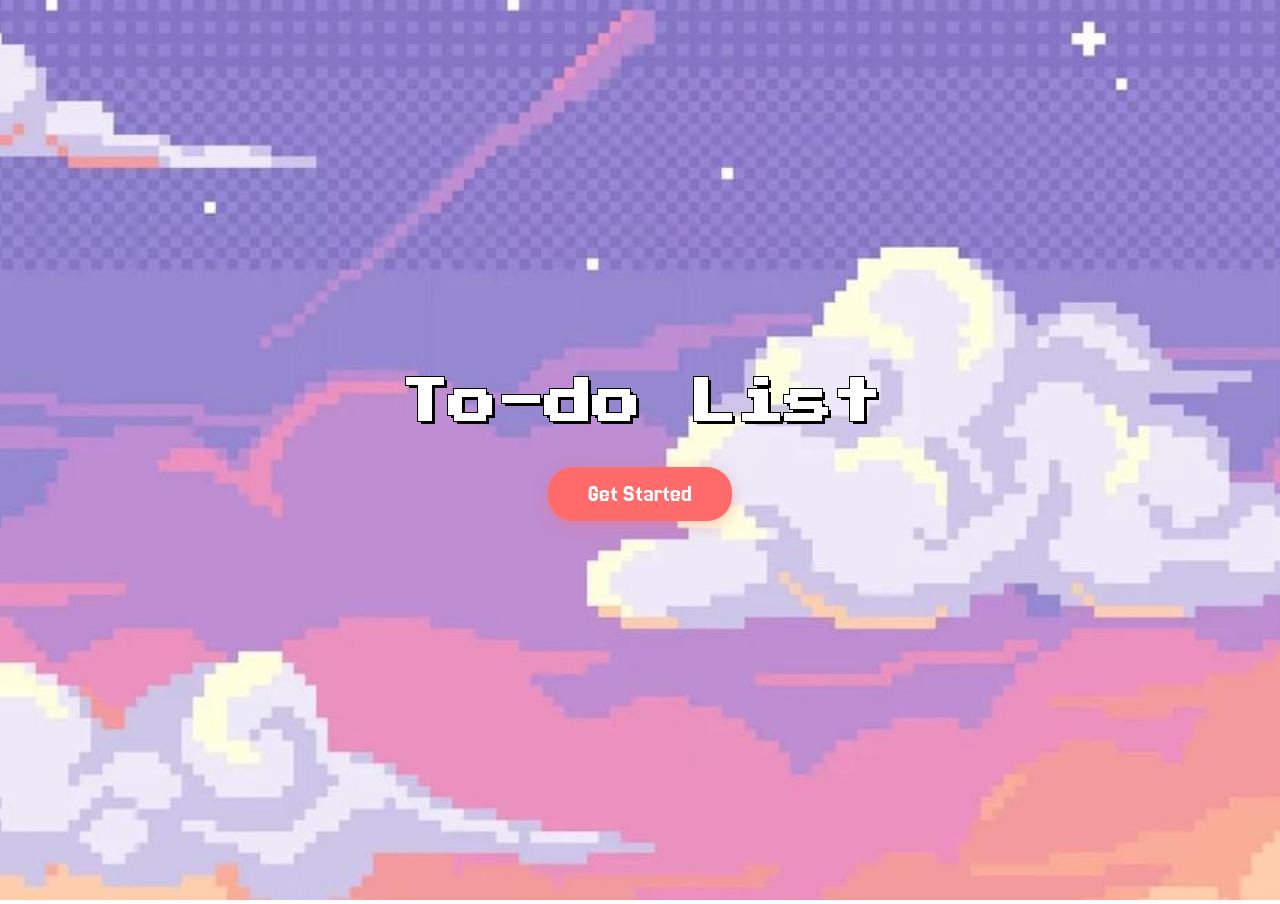
==== commit 4d9e3872: "Update to-do list with new design and features" ====
--- a/index.html
+++ b/index.html
@@ -3,39 +3,18 @@
 <head>
   <meta charset="UTF-8">
   <meta name="viewport" content="width=device-width, initial-scale=1.0">
-  <title>Aesthetic To-Do List</title>
+  <title>To-do List</title>
   <link rel="stylesheet" href="style.css">
   <link href="https://fonts.googleapis.com/css2?family=VT323&family=Jersey+20&family=Press+Start+2P&display=swap" rel="stylesheet">
 </head>
 <body class="landing-page">
-  <div class="pixel-scene">
-    <div class="sun"></div>
-    <div class="mountains">
-      <div class="mountain mountain-1"></div>
-      <div class="mountain mountain-2"></div>
-      <div class="mountain mountain-3"></div>
-    </div>
-    <div class="trees">
-      <div class="tree tree-1"></div>
-      <div class="tree tree-2"></div>
-      <div class="tree tree-3"></div>
-      <div class="tree tree-4"></div>
-      <div class="tree tree-5"></div>
-    </div>
-    <div class="ground"></div>
-    <div class="birds">
-      <div class="bird bird-1"></div>
-      <div class="bird bird-2"></div>
-    </div>
-    <div class="clouds">
-      <div class="cloud cloud-1"></div>
-      <div class="cloud cloud-2"></div>
-    </div>
+  <div class="landing-bg">
+    <img src="front page background.jpg" alt="Background" class="bg-image">
   </div>
   
   <div class="landing-content">
-    <h1 class="title">Aesthetic To-Do List</h1>
-    <button class="get-started-btn" onclick="window.location.href='todo.html'">Get Started</button>
+    <h1 class="title">To-do List</h1>
+    <button class="get-started-btn" onclick="playClickSound(); setTimeout(() => window.location.href='todo.html', 200)">Get Started</button>
   </div>
   
   <script src="script.js"></script>
--- a/style.css
+++ b/style.css
@@ -17,195 +17,18 @@
   position: relative;
 }
 
-.pixel-scene {
+.landing-bg {
   position: absolute;
   top: 0;
   left: 0;
   width: 100%;
   height: 100%;
-  background: linear-gradient(to bottom, 
-    #1a0a2e 0%,
-    #2d1b4e 20%,
-    #4a2c6a 40%,
-    #6b3d7a 50%,
-    #c77d4a 60%,
-    #e8a857 70%,
-    #f4c97a 85%,
-    #fff4b8 100%
-  );
-}
-
-.sun {
-  position: absolute;
-  top: 25%;
-  left: 50%;
-  transform: translateX(-50%);
-  width: 80px;
-  height: 80px;
-  background: #fff4b8;
-  border-radius: 50%;
-  box-shadow: 
-    0 0 20px #fff4b8,
-    0 0 40px #e8a857,
-    0 0 60px #c77d4a;
-  animation: sunGlow 3s ease-in-out infinite;
-}
-
-@keyframes sunGlow {
-  0%, 100% { transform: translateX(-50%) scale(1); }
-  50% { transform: translateX(-50%) scale(1.1); }
-}
-
-.mountains {
-  position: absolute;
-  bottom: 25%;
-  width: 100%;
-  height: 40%;
-}
-
-.mountain {
-  position: absolute;
-  bottom: 0;
-  width: 0;
-  height: 0;
-  border-style: solid;
-}
-
-.mountain-1 {
-  left: 5%;
-  border-width: 0 120px 180px 120px;
-  border-color: transparent transparent #2d5a3d transparent;
-}
-
-.mountain-2 {
-  left: 25%;
-  border-width: 0 150px 220px 150px;
-  border-color: transparent transparent #1e4a2f transparent;
-}
-
-.mountain-3 {
-  left: 55%;
-  border-width: 0 130px 190px 130px;
-  border-color: transparent transparent #2d5a3d transparent;
-}
-
-.trees {
-  position: absolute;
-  bottom: 15%;
-  width: 100%;
-  height: 20%;
-}
-
-.tree {
-  position: absolute;
-  bottom: 0;
-}
-
-.tree-1 { left: 5%; }
-.tree-2 { left: 15%; }
-.tree-3 { left: 70%; }
-.tree-4 { left: 82%; }
-.tree-5 { left: 92%; }
-
-.tree::before {
-  content: '';
-  position: absolute;
-  bottom: 0;
-  left: 50%;
-  transform: translateX(-50%);
-  width: 15px;
-  height: 40px;
-  background: #4a3728;
-}
-
-.tree::after {
-  content: '';
-  position: absolute;
-  bottom: 30px;
-  left: 50%;
-  transform: translateX(-50%);
-  width: 0;
-  height: 0;
-  border-left: 30px solid transparent;
-  border-right: 30px solid transparent;
-  border-bottom: 80px solid #1e5631;
-}
-
-.tree-1::after { border-bottom-color: #2d7a47; }
-.tree-3::after { border-bottom-color: #1e5631; }
-.tree-4::after { border-bottom-color: #2d7a47; }
-
-.ground {
-  position: absolute;
-  bottom: 0;
-  width: 100%;
-  height: 15%;
-  background: linear-gradient(to bottom, #2d5a3d 0%, #1a3d28 100%);
-}
-
-.birds {
-  position: absolute;
-  top: 35%;
-  width: 100%;
-}
-
-.bird {
-  position: absolute;
-  width: 20px;
-  height: 10px;
-  background: #1a0a2e;
-  animation: birdFly 8s ease-in-out infinite;
-}
-
-.bird-1 { left: 20%; animation-delay: 0s; }
-.bird-2 { left: 60%; animation-delay: 2s; }
-
-.bird::before, .bird::after {
-  content: '';
-  position: absolute;
-  width: 12px;
-  height: 12px;
-  background: #1a0a2e;
-  border-radius: 50%;
-}
-
-.bird::before { left: -8px; }
-.bird::after { right: -8px; }
-
-@keyframes birdFly {
-  0%, 100% { transform: translateY(0); }
-  50% { transform: translateY(-15px); }
-}
-
-.clouds {
-  position: absolute;
-  top: 15%;
-  width: 100%;
-}
-
-.cloud {
-  position: absolute;
-  background: rgba(255, 244, 184, 0.8);
-  border-radius: 20px;
-  animation: cloudFloat 15s ease-in-out infinite;
-}
-
-.cloud-1 {
-  width: 80px;
-  height: 30px;
-  left: 10%;
-}
-
-.cloud-2 {
-  width: 100px;
-  height: 35px;
-  left: 60%;
-  animation-delay: -5s;
-}
-
-@keyframes cloudFloat {
-  0%, 100% { transform: translateX(0); }
-  50% { transform: translateX(30px); }
+}
+
+.bg-image {
+  width: 100%;
+  height: 100%;
+  object-fit: cover;
 }
 
 .landing-content {
@@ -221,13 +44,13 @@
 
 .title {
   font-family: var(--font-title);
-  font-size: clamp(1rem, 4vw, 2rem);
-  color: #fff4b8;
+  font-size: clamp(1.5rem, 5vw, 3rem);
+  color: #fff;
   text-shadow: 
-    3px 3px 0 #2d1b4e,
-    -1px -1px 0 #2d1b4e,
-    1px -1px 0 #2d1b4e,
-    -1px 1px 0 #2d1b4e;
+    3px 3px 0 #000,
+    -1px -1px 0 #000,
+    1px -1px 0 #000,
+    -1px 1px 0 #000;
   text-align: center;
   margin-bottom: 40px;
   animation: titleBounce 2s ease-in-out infinite;
@@ -242,181 +65,99 @@
   font-family: var(--font-task);
   font-size: 1.5rem;
   padding: 15px 40px;
-  background: #e8a857;
-  color: #1a0a2e;
+  background: #ff6b6b;
+  color: white;
   border: none;
-  border-radius: 10px;
-  cursor: pointer;
-  box-shadow: 
-    4px 4px 0 #8b5a2b,
-    0 0 20px rgba(232, 168, 87, 0.5);
+  border-radius: 25px;
+  cursor: pointer;
+  box-shadow: 0 4px 15px rgba(255, 107, 107, 0.4);
   transition: all 0.2s;
 }
 
 .get-started-btn:hover {
   transform: translateY(-3px);
-  box-shadow: 
-    7px 7px 0 #8b5a2b,
-    0 0 30px rgba(232, 168, 87, 0.7);
-}
-
-.get-started-btn:active {
-  transform: translateY(2px);
-  box-shadow: 
-    2px 2px 0 #8b5a2b;
+  box-shadow: 0 6px 20px rgba(255, 107, 107, 0.6);
 }
 
 /* Todo Page Styles */
 .todo-page {
   min-height: 100vh;
   overflow-x: hidden;
-}
-
-.pixel-sky {
+  position: relative;
+}
+
+.todo-bg {
   position: fixed;
   top: 0;
   left: 0;
   width: 100%;
   height: 100%;
-  background: linear-gradient(to bottom,
-    #1a1a2e 0%,
-    #16213e 30%,
-    #1f4068 50%,
-    #e8d5b7 80%,
-    #f5e6d3 100%
-  );
   z-index: -1;
 }
 
-.stars {
-  position: absolute;
+.date-display {
+  position: fixed;
+  top: 20px;
+  right: 20px;
+  font-family: var(--font-pixel);
+  font-size: 1.5rem;
+  color: #333;
+  background: rgba(255, 255, 255, 0.9);
+  padding: 10px 20px;
+  border-radius: 10px;
+  box-shadow: 0 2px 10px rgba(0, 0, 0, 0.1);
+  z-index: 100;
+}
+
+.tabs-container {
+  position: fixed;
   top: 0;
   left: 0;
   width: 100%;
-  height: 40%;
-  background-image: 
-    radial-gradient(2px 2px at 20px 30px, white, transparent),
-    radial-gradient(2px 2px at 40px 70px, white, transparent),
-    radial-gradient(1px 1px at 90px 40px, white, transparent),
-    radial-gradient(2px 2px at 130px 80px, white, transparent),
-    radial-gradient(1px 1px at 160px 20px, white, transparent);
-  animation: twinkle 2s ease-in-out infinite;
-}
-
-@keyframes twinkle {
-  0%, 100% { opacity: 1; }
-  50% { opacity: 0.5; }
-}
-
-.clouds-sky {
-  position: absolute;
-  top: 10%;
-  width: 100%;
-}
-
-.cloud-s {
-  position: absolute;
-  background: rgba(255, 255, 255, 0.7);
-  border-radius: 20px;
-  animation: cloudFloat 20s linear infinite;
-}
-
-.cloud-s1 {
-  width: 120px;
-  height: 40px;
-  left: -150px;
-  animation: cloudMove 25s linear infinite;
-}
-
-.cloud-s2 {
-  width: 150px;
-  height: 50px;
-  left: -200px;
-  animation: cloudMove 30s linear infinite;
-  animation-delay: -10s;
-}
-
-@keyframes cloudMove {
-  from { left: -200px; }
-  to { left: 110%; }
-}
-
-.sun-sky {
-  position: absolute;
-  top: 20%;
-  left: 50%;
-  transform: translateX(-50%);
-  width: 60px;
-  height: 60px;
-  background: #ffd93d;
-  border-radius: 50%;
-  box-shadow: 0 0 30px #ffd93d;
-}
-
-.mountains-sky {
-  position: absolute;
-  bottom: 20%;
-  width: 100%;
-}
-
-.mountains-sky::before,
-.mountains-sky::after {
-  content: '';
-  position: absolute;
-  bottom: 0;
-  width: 0;
-  height: 0;
-  border-style: solid;
-}
-
-.mountains-sky::before {
-  left: 10%;
-  border-width: 0 100px 150px 100px;
-  border-color: transparent transparent #4a5568 transparent;
-}
-
-.mountains-sky::after {
-  left: 50%;
-  transform: translateX(-50%);
-  border-width: 0 120px 180px 120px;
-  border-color: transparent transparent #2d3748 transparent;
-}
-
-.trees-sky {
-  position: absolute;
-  bottom: 12%;
-  width: 100%;
-}
-
-.trees-sky::before,
-.trees-sky::after {
-  content: '';
-  position: absolute;
-  bottom: 0;
-}
-
-.trees-sky::before {
-  left: 5%;
-  width: 20px;
-  height: 60px;
-  background: #2d3748;
-}
-
-.trees-sky::after {
-  left: 8%;
-  width: 0;
-  height: 0;
-  border-left: 25px solid transparent;
-  border-right: 25px solid transparent;
-  border-bottom: 80px solid #48bb78;
-}
-
-.ground-sky {
-  position: absolute;
-  bottom: 0;
-  width: 100%;
-  height: 12%;
-  background: linear-gradient(to bottom, #48bb78 0%, #276749 100%);
+  background: linear-gradient(to bottom, rgba(255,255,255,0.95), rgba(255,255,255,0.85));
+  padding: 15px 10px 0;
+  z-index: 50;
+  overflow-x: auto;
+  box-shadow: 0 2px 10px rgba(0, 0, 0, 0.1);
+}
+
+.tabs {
+  display: flex;
+  gap: 5px;
+  min-width: max-content;
+  padding: 0 10px;
+}
+
+.tab {
+  display: flex;
+  flex-direction: column;
+  align-items: center;
+  padding: 10px 20px;
+  background: #f0f0f0;
+  border: none;
+  border-radius: 15px 15px 0 0;
+  cursor: pointer;
+  transition: all 0.2s;
+  font-family: var(--font-task);
+}
+
+.tab:hover {
+  background: #e0e0e0;
+}
+
+.tab.active {
+  background: #fff;
+  box-shadow: 0 -2px 10px rgba(0, 0, 0, 0.1);
+}
+
+.tab-symbol {
+  font-size: 1.5rem;
+  margin-bottom: 2px;
+}
+
+.tab-name {
+  font-size: 0.9rem;
+  color: #333;
 }
 
 .todo-container {
@@ -424,16 +165,7 @@
   z-index: 10;
   max-width: 900px;
   margin: 0 auto;
-  padding: 40px 20px;
-}
-
-.create-title {
-  font-family: var(--font-title);
-  font-size: clamp(0.8rem, 3vw, 1.5rem);
-  color: #f5e6d3;
-  text-align: center;
-  margin-bottom: 30px;
-  text-shadow: 2px 2px 0 #1a1a2e;
+  padding: 140px 20px 40px;
 }
 
 .add-task-btn {
@@ -442,285 +174,54 @@
   font-family: var(--font-task);
   font-size: 1.3rem;
   padding: 12px 30px;
-  background: #9f7aea;
+  background: #ff6b6b;
   color: white;
   border: none;
-  border-radius: 8px;
-  cursor: pointer;
-  box-shadow: 3px 3px 0 #553c9a;
+  border-radius: 25px;
+  cursor: pointer;
+  box-shadow: 0 4px 15px rgba(255, 107, 107, 0.4);
   transition: all 0.2s;
 }
 
 .add-task-btn:hover {
   transform: translateY(-2px);
-  box-shadow: 5px 5px 0 #553c9a;
-}
-
-.folders-container {
-  display: flex;
-  flex-wrap: wrap;
-  gap: 25px;
-  justify-content: center;
+  box-shadow: 0 6px 20px rgba(255, 107, 107, 0.6);
+}
+
+.tasks-container {
+  display: flex;
+  flex-direction: column;
+  gap: 15px;
 }
 
 .no-tasks-message {
   font-family: var(--font-task);
   font-size: 1.5rem;
-  color: #f5e6d3;
+  color: #333;
   text-align: center;
   width: 100%;
   margin-top: 40px;
-}
-
-/* Folder Styles */
-.folder {
-  display: flex;
-  flex-direction: column;
-  align-items: center;
-  cursor: pointer;
-  transition: transform 0.3s;
-}
-
-.folder:hover {
-  transform: scale(1.05);
-}
-
-.folder-icon {
-  position: relative;
-  width: 80px;
-  height: 60px;
-  border-radius: 5px 5px 0 0;
-  margin-bottom: 10px;
-}
-
-.folder-icon::before {
-  content: '';
-  position: absolute;
-  top: -10px;
-  left: 0;
-  width: 30px;
-  height: 15px;
-  border-radius: 5px 5px 0 0;
-}
-
-.folder-name {
-  font-family: var(--font-task);
-  font-size: 1.2rem;
-  color: #f5e6d3;
-  text-transform: capitalize;
-}
-
-.folder-count {
-  font-family: var(--font-pixel);
-  font-size: 1rem;
-  color: rgba(245, 230, 211, 0.7);
-}
-
-.doodle {
-  font-size: 2rem;
-  margin-bottom: 5px;
-  animation: doodleBounce 2s ease-in-out infinite;
-}
-
-@keyframes doodleBounce {
-  0%, 100% { transform: translateY(0); }
-  50% { transform: translateY(-5px); }
-}
-
-/* Category Colors */
-.folder-school .folder-icon { background: #e53e3e; }
-.folder-school .folder-icon::before { background: #c53030; }
-
-.folder-work .folder-icon { background: #3182ce; }
-.folder-work .folder-icon::before { background: #2b6cb0; }
-
-.folder-personal .folder-icon { background: #d69e2e; }
-.folder-personal .folder-icon::before { background: #b7791f; }
-
-.folder-health .folder-icon { background: #38a169; }
-.folder-health .folder-icon::before { background: #2f855a; }
-
-.folder-shopping .folder-icon { background: #805ad5; }
-.folder-shopping .folder-icon::before { background: #6b46c1; }
-
-.folder-default .folder-icon { background: #718096; }
-.folder-default .folder-icon::before { background: #4a5568; }
-
-/* Popup Styles */
-.popup-overlay {
-  display: none;
-  position: fixed;
-  top: 0;
-  left: 0;
-  width: 100%;
-  height: 100%;
-  background: rgba(0, 0, 0, 0.7);
-  z-index: 100;
-  justify-content: center;
-  align-items: center;
-}
-
-.popup-overlay.active {
-  display: flex;
-}
-
-.popup-box {
-  background: linear-gradient(135deg, #667eea 0%, #764ba2 100%);
-  border-radius: 20px;
-  padding: 30px;
-  width: 90%;
-  max-width: 450px;
-  box-shadow: 0 10px 40px rgba(0, 0, 0, 0.3);
-  animation: popupSlide 0.3s ease;
-}
-
-@keyframes popupSlide {
-  from { transform: translateY(-50px); opacity: 0; }
-  to { transform: translateY(0); opacity: 1; }
-}
-
-.popup-header {
-  display: flex;
-  justify-content: space-between;
-  align-items: center;
-  margin-bottom: 25px;
-}
-
-.popup-header h2 {
-  font-family: var(--font-title);
-  font-size: 1rem;
-  color: white;
-}
-
-.close-popup {
-  background: none;
-  border: none;
-  color: white;
-  font-size: 1.5rem;
-  cursor: pointer;
-}
-
-.form-group {
-  margin-bottom: 20px;
-}
-
-.form-group label {
-  display: block;
-  font-family: var(--font-task);
-  font-size: 1.2rem;
-  color: white;
-  margin-bottom: 8px;
-}
-
-.form-group input {
-  width: 100%;
-  padding: 12px 15px;
-  font-family: var(--font-task);
-  font-size: 1.1rem;
-  border: none;
-  border-radius: 8px;
   background: rgba(255, 255, 255, 0.9);
-}
-
-.form-group input[type="date"],
-.form-group input[type="time"] {
-  font-family: var(--font-pixel);
-  font-size: 1.2rem;
-}
-
-#taskInput {
-  font-family: var(--font-task);
-}
-
-.deadline-inputs {
-  display: flex;
-  gap: 10px;
-}
-
-.deadline-inputs input {
-  flex: 1;
-}
-
-.save-task-btn {
-  width: 100%;
-  padding: 14px;
-  font-family: var(--font-task);
-  font-size: 1.2rem;
-  background: #48bb78;
-  color: white;
-  border: none;
-  border-radius: 8px;
-  cursor: pointer;
-  box-shadow: 3px 3px 0 #276749;
-  transition: all 0.2s;
-}
-
-.save-task-btn:hover {
-  transform: translateY(-2px);
-  box-shadow: 5px 5px 0 #276749;
-}
-
-/* Category View */
-.category-view {
-  display: none;
-  position: fixed;
-  top: 0;
-  left: 0;
-  width: 100%;
-  height: 100%;
-  background: linear-gradient(to bottom, #1a1a2e, #16213e);
-  z-index: 50;
   padding: 20px;
-  overflow-y: auto;
-}
-
-.category-view.active {
-  display: block;
-}
-
-.back-btn {
-  font-family: var(--font-task);
-  font-size: 1.1rem;
-  padding: 10px 20px;
-  background: #718096;
-  color: white;
-  border: none;
-  border-radius: 8px;
-  cursor: pointer;
-  margin-bottom: 20px;
-}
-
-.category-title {
-  font-family: var(--font-title);
-  font-size: 1.2rem;
-  color: #f5e6d3;
-  text-align: center;
-  margin-bottom: 30px;
-  text-transform: capitalize;
-}
-
-.category-tasks {
-  max-width: 600px;
-  margin: 0 auto;
+  border-radius: 15px;
 }
 
 /* Task Item */
 .task-item {
   background: rgba(255, 255, 255, 0.95);
-  border-radius: 12px;
+  border-radius: 15px;
   padding: 15px 20px;
-  margin-bottom: 15px;
   display: flex;
   align-items: center;
   gap: 15px;
-  box-shadow: 0 4px 15px rgba(0, 0, 0, 0.2);
+  box-shadow: 0 2px 10px rgba(0, 0, 0, 0.1);
 }
 
 .task-checkbox {
   width: 25px;
   height: 25px;
   cursor: pointer;
-  accent-color: #48bb78;
+  accent-color: #ff6b6b;
 }
 
 .task-content {
@@ -730,28 +231,28 @@
 .task-text {
   font-family: var(--font-task);
   font-size: 1.3rem;
-  color: #2d3748;
+  color: #333;
   margin-bottom: 5px;
 }
 
 .task-item.completed .task-text {
   text-decoration: line-through;
-  color: #a0aec0;
+  color: #999;
 }
 
 .task-deadline {
   font-family: var(--font-pixel);
   font-size: 1.1rem;
-  color: #e53e3e;
+  color: #ff6b6b;
 }
 
 .task-item.completed .task-deadline {
-  color: #a0aec0;
+  color: #999;
   text-decoration: line-through;
 }
 
 .task-delete {
-  background: #e53e3e;
+  background: #ff6b6b;
   color: white;
   border: none;
   border-radius: 50%;
@@ -759,6 +260,143 @@
   height: 30px;
   cursor: pointer;
   font-size: 1rem;
+  transition: all 0.2s;
+}
+
+.task-delete:hover {
+  background: #ff4757;
+  transform: scale(1.1);
+}
+
+/* Category Tabs */
+.category-tasks {
+  margin-top: 20px;
+}
+
+/* Popup Styles */
+.popup-overlay {
+  display: none;
+  position: fixed;
+  top: 0;
+  left: 0;
+  width: 100%;
+  height: 100%;
+  background: rgba(0, 0, 0, 0.5);
+  z-index: 100;
+  justify-content: center;
+  align-items: center;
+}
+
+.popup-overlay.active {
+  display: flex;
+  animation: popupFadeIn 0.3s ease;
+}
+
+@keyframes popupFadeIn {
+  from { opacity: 0; }
+  to { opacity: 1; }
+}
+
+.popup-box {
+  background: white;
+  border-radius: 20px;
+  padding: 30px;
+  width: 90%;
+  max-width: 450px;
+  box-shadow: 0 10px 40px rgba(0, 0, 0, 0.2);
+  animation: popupSlide 0.3s ease;
+}
+
+@keyframes popupSlide {
+  from { transform: translateY(-50px); opacity: 0; }
+  to { transform: translateY(0); opacity: 1; }
+}
+
+.popup-header {
+  display: flex;
+  justify-content: space-between;
+  align-items: center;
+  margin-bottom: 25px;
+}
+
+.popup-header h2 {
+  font-family: var(--font-title);
+  font-size: 1rem;
+  color: #333;
+}
+
+.close-popup {
+  background: none;
+  border: none;
+  color: #666;
+  font-size: 1.5rem;
+  cursor: pointer;
+}
+
+.form-group {
+  margin-bottom: 20px;
+}
+
+.form-group label {
+  display: block;
+  font-family: var(--font-task);
+  font-size: 1.2rem;
+  color: #333;
+  margin-bottom: 8px;
+}
+
+.form-group input {
+  width: 100%;
+  padding: 12px 15px;
+  font-family: var(--font-task);
+  font-size: 1.1rem;
+  border: 2px solid #ddd;
+  border-radius: 10px;
+  background: #f9f9f9;
+  transition: border-color 0.2s;
+}
+
+.form-group input:focus {
+  outline: none;
+  border-color: #ff6b6b;
+}
+
+.form-group input[type="date"],
+.form-group input[type="time"] {
+  font-family: var(--font-pixel);
+  font-size: 1.2rem;
+}
+
+#taskInput {
+  font-family: var(--font-task);
+}
+
+.deadline-inputs {
+  display: flex;
+  gap: 10px;
+}
+
+.deadline-inputs input {
+  flex: 1;
+}
+
+.save-task-btn {
+  width: 100%;
+  padding: 14px;
+  font-family: var(--font-task);
+  font-size: 1.2rem;
+  background: #ff6b6b;
+  color: white;
+  border: none;
+  border-radius: 10px;
+  cursor: pointer;
+  box-shadow: 0 4px 15px rgba(255, 107, 107, 0.4);
+  transition: all 0.2s;
+}
+
+.save-task-btn:hover {
+  transform: translateY(-2px);
+  box-shadow: 0 6px 20px rgba(255, 107, 107, 0.6);
 }
 
 /* Message Overlay */
@@ -776,12 +414,15 @@
 }
 
 .message-box {
-  font-family: var(--font-title);
-  font-size: 1.5rem;
-  color: #ffd93d;
-  text-shadow: 2px 2px 0 #1a1a2e;
+  font-family: var(--font-task);
+  font-size: 2rem;
+  color: #fff;
+  text-shadow: 2px 2px 0 #333;
   animation: messagePop 2s ease forwards;
   text-align: center;
+  background: rgba(0, 0, 0, 0.8);
+  padding: 20px 40px;
+  border-radius: 15px;
 }
 
 @keyframes messagePop {
@@ -850,21 +491,24 @@
 
 /* Responsive */
 @media (max-width: 600px) {
-  .folder-icon {
-    width: 60px;
-    height: 45px;
+  .tab {
+    padding: 8px 15px;
   }
   
-  .folder-icon::before {
-    width: 22px;
-    height: 12px;
+  .tab-symbol {
+    font-size: 1.2rem;
   }
   
-  .doodle {
-    font-size: 1.5rem;
+  .tab-name {
+    font-size: 0.8rem;
   }
   
   .popup-box {
     padding: 20px;
   }
-}
+  
+  .date-display {
+    font-size: 1.2rem;
+    padding: 8px 15px;
+  }
+}
